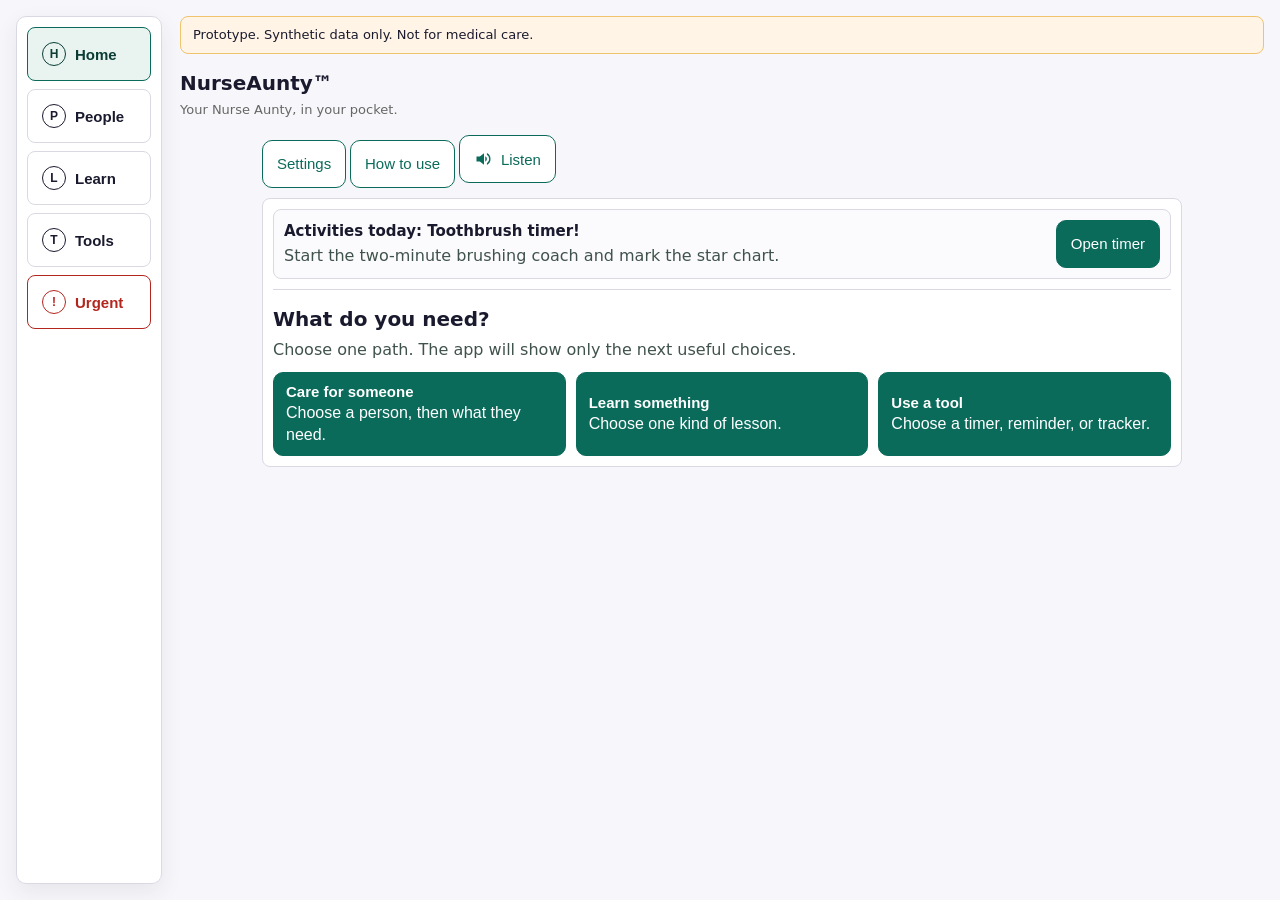
==== apps/pwa-sandbox/index.html @ 82cb6dc0 "Add chest indrawing flipbook" ====
<!DOCTYPE html>
<html lang="en">
<head>
<meta charset="utf-8" />
<meta name="viewport" content="width=device-width, initial-scale=1" />
<title>NurseAunty(TM) prototype</title>
<style>
  :root { --ink:#1a1a2e; --line:#d9d9e3; --accent:#0b6b5b; --warn:#b3261e; --ok:#0b6b5b; --bg:#f7f7fb; }
  * { box-sizing: border-box; }
  body { font-family: system-ui, -apple-system, sans-serif; margin: 0; background: var(--bg); color: var(--ink); }
  .wrap { max-width: none; min-height:100vh; margin: 0; padding: 16px 16px 16px 180px; }
  .appnav { position:fixed; left:16px; top:16px; bottom:16px; width:146px; z-index:30; display:flex; flex-direction:column; gap:8px; padding:10px; border:1px solid var(--line); border-radius:10px; background:#fff; box-shadow:0 8px 22px rgba(20,28,48,.08); }
  .navitem { width:100%; min-height:54px; display:flex; align-items:center; gap:9px; justify-content:flex-start; background:#fff; color:var(--ink); border-color:var(--line); border-radius:8px; font-weight:700; }
  .navitem.active { border-color:var(--accent); background:#e9f4f1; color:#0b3d35; }
  .navitem.urgent { border-color:var(--warn); color:var(--warn); }
  .navitem.urgent.active { background:#fdebea; color:#8f1f18; }
  .navicon { width:24px; height:24px; border-radius:50%; display:inline-grid; place-items:center; border:1px solid currentColor; font-size:12px; line-height:1; flex:0 0 auto; }
  .appmain { max-width: 780px; margin:0 auto; }
  .screenbar { position:sticky; top:0; z-index:20; display:flex; align-items:center; gap:10px; min-width:0; max-width:100%; padding:8px 0 10px; background:var(--bg); }
  .screenbar.hidden { display:none; }
  .screenbar button { flex:0 0 auto; }
  .screenlabel { min-width:0; font-weight:800; font-size:15px; overflow-wrap:anywhere; }
  #slidetitle.duplicate-shell-title { display:none; }
  .progressstrip { display:flex; gap:6px; flex-wrap:wrap; margin-left:auto; counter-reset: step; }
  .progressstep { counter-increment: step; border:1px solid var(--line); border-radius:999px; padding:5px 8px; background:#fff; color:#555; font-size:12px; display:inline-flex; align-items:center; gap:5px; }
  .progressstep::before { content: counter(step); width:18px; height:18px; border-radius:50%; display:inline-grid; place-items:center; background:#eef1f0; color:#44514c; font-size:11px; font-weight:800; }
  .progressstep.done { border-color:#b8d7cc; color:#315d50; }
  .progressstep.done::before { content:"ok"; background:#e0f0ea; color:#0b6b5b; }
  .progressstep.active { border-color:var(--accent); background:#e9f4f1; color:#0b3d35; font-weight:800; }
  .progressstep.active::before { background:var(--accent); color:#fff; }
  .banner { background: #fff4e5; border: 1px solid #f0c36d; border-radius: 8px; padding: 8px 12px; font-size: 13px; margin-bottom: 14px; }
  .status { font-size: 12px; margin: 0 0 12px; color: #666; }
  h1 { font-size: 20px; margin: 6px 0 2px; }
  h2 { font-size: 16px; margin: 16px 0 8px; }
  .sub { color: #666; font-size: 13px; margin-bottom: 16px; }
  .toolbar { display: grid; grid-template-columns: 1fr auto; gap: 8px; margin: 12px 0; }
  .search { min-height:48px; padding: 10px; border: 1px solid var(--line); border-radius: 8px; font-size: 15px; width: 100%; background:#fff; color:var(--ink); }
  .tabs, .chips { display: flex; gap: 8px; flex-wrap: wrap; margin: 8px 0 12px; }
  #maindoors { display:none; }
  .chip, .tab { border: 1px solid var(--line); background: #fff; color: var(--ink); border-radius: 999px; padding: 8px 12px; min-height:48px; display:inline-flex; align-items:center; justify-content:center; font-size: 13px; }
  .chip.active, .tab.active { border-color: var(--accent); background: #e9f4f1; color: var(--accent); }
  .tab.dangerdoor, #showtriage { border-color: var(--warn); background:#fff; color:var(--warn); font-weight:700; }
  .tab.dangerdoor.active, #showtriage:focus { background:#fdebea; color:#8f1f18; }
  #showtriage { display:none; }
  .feature-grid { display: grid; grid-template-columns: 1fr; gap: 8px; margin-bottom: 14px; }
  .feature { border: 1px solid var(--line); border-radius: 8px; padding: 10px; background:#fff; text-align:left; color:var(--ink); }
  .feature strong { display:block; font-size:15px; margin-bottom:4px; }
  .feature span { display:inline-block; font-size:11px; color:#666; margin-right:6px; }
  .feature .statuspill, .feature .cardmeta { display:none; }
  .featurethumb { display:block; width:100%; height:132px; object-fit:contain; object-position:center; border-radius:6px; border:1px solid #e4ece8; background:#fff; margin:6px 0 8px; }
  .demo-panel { border:1px solid var(--line); border-radius:8px; padding:12px; background:#fff; margin:0 0 14px; }
  .demo-head { display:flex; justify-content:space-between; gap:10px; align-items:flex-start; margin-bottom:10px; }
  .demo-head strong { display:block; font-size:15px; margin-bottom:2px; }
  .demo-head span { display:block; font-size:12px; color:#666; }
  .demo-actions { display:grid; grid-template-columns:1fr; gap:8px; }
  .demo-action { border:1px solid var(--line); border-radius:8px; padding:10px; background:#fbfbfd; color:var(--ink); text-align:left; }
  .demo-action strong { display:block; font-size:14px; margin-bottom:3px; }
  .demo-action span { display:block; font-size:12px; color:#666; }
  .demo-action.primary { border-color:var(--accent); background:#e9f4f1; }
  .profilebar { display:flex; justify-content:space-between; gap:8px; align-items:center; font-size:12px; color:#666; margin:10px 0; }
  .profilebar select { min-height:48px; padding:8px; border:1px solid var(--line); border-radius:8px; background:#fff; color:var(--ink); }
  .prefs-head { display:flex; justify-content:space-between; align-items:flex-start; gap:10px; }
  .today-panel, .prefs-panel { border:1px solid var(--line); border-radius:8px; padding:10px; background:#fff; margin:0 0 14px; }
  .today-panel { display:grid; gap:10px; }
  .today-layout { display:grid; grid-template-columns:1.25fr .85fr; gap:10px; align-items:stretch; }
  .today-main, .today-side { border:1px solid var(--line); border-radius:8px; background:#fbfbfd; padding:10px; }
  .today-main { display:grid; grid-template-columns:1fr auto; gap:10px; align-items:center; }
  .today-family { display:flex; flex-wrap:wrap; gap:6px; margin-top:8px; }
  .today-person { border:1px solid #cfd8d3; border-radius:999px; padding:7px 10px; background:#fff; font-weight:800; font-size:13px; color:#20332e; }
  .today-reminders { display:grid; gap:7px; margin-top:8px; }
  .today-reminder { border-left:4px solid var(--accent); padding:7px 8px; background:#fff; border-radius:6px; font-size:13px; }
  .today-reminder strong { font-size:13px; }
  .home-flow { border-top:1px solid var(--line); padding-top:14px; }
  .home-flow h2 { margin:0 0 4px; font-size:20px; }
  .home-actions { display:grid; grid-template-columns:repeat(3,minmax(0,1fr)); gap:10px; margin-top:10px; }
  .home-action { min-height:64px; text-align:left; padding:10px 12px; }
  .home-action strong { font-size:18px; }
  .home-action span { font-size:16px; line-height:1.35; color:#fff; }
  .catalog-step { margin:0 0 12px; }
  .show-more { width:100%; min-height:48px; margin-top:4px; }
  .today-panel strong, .prefs-panel strong { display:block; font-size:15px; }
  .today-panel span, .prefs-panel span { display:block; font-size:12px; color:#666; margin-top:2px; }
  .prefs-grid { display:grid; grid-template-columns:1fr 1fr; gap:8px; margin-top:10px; }
  .prefs-grid label { display:block; font-size:13px; color:#444; }
  .prefs-grid select, .prefs-grid input[type="time"] { width:100%; margin-top:4px; padding:8px; border:1px solid var(--line); border-radius:8px; background:#fff; color:var(--ink); }
  .prefs-checks { display:grid; gap:6px; margin-top:10px; font-size:13px; }
  .prefs-checks label { min-height:48px; display:flex; align-items:center; gap:8px; }
  .reviewer-settings { margin-top:14px; border:1px solid var(--line); border-radius:8px; background:#f7f8f9; padding:8px 10px; }
  .reviewer-settings summary { min-height:48px; display:flex; align-items:center; cursor:pointer; font-weight:800; color:#3f4850; }
  .reviewer-settings .reviewer-note { margin:0 0 8px; color:#5d6872; font-size:12px; }
  .family-panel { border:1px solid var(--line); border-radius:8px; padding:10px; background:#fff; margin: 0 0 14px; }
  .family-panel .row { display:grid; grid-template-columns: 1fr 1fr 1fr auto; gap:8px; margin-top:8px; }
  .family-panel input, .family-panel select { min-width:0; padding:9px; border:1px solid var(--line); border-radius:8px; background:#fff; color:var(--ink); }
  .family-edit { margin-top:8px; }
  .family-edit summary { min-height:48px; display:flex; align-items:center; color:#555; cursor:pointer; font-size:13px; }
  .people { display:grid; grid-template-columns:repeat(auto-fit,minmax(180px,1fr)); gap:8px; margin-top:8px; }
  .person-card { display:grid; grid-template-columns:minmax(0,1fr) auto; gap:6px; min-width:0; }
  .person { width:100%; border:1px solid var(--line); border-radius:12px; padding:8px 14px; min-height:48px; background:#fbfbfd; color:var(--ink); text-align:left; font-size:15px; }
  .person strong { display:block; }
  .person span { display:none; color:#666; }
  .edit-person { min-width:64px; padding:8px 10px; border-radius:12px; }
  .person-editor-actions { display:flex; gap:6px; flex-wrap:wrap; }
  .person-edit-feedback { margin:8px 0 0; border-radius:8px; padding:10px; background:#e9f4f1; color:#173f37; font-weight:750; }
  .person-edit-feedback:empty { display:none; }
  @media (max-width:720px) {
    .family-panel .row { grid-template-columns:minmax(0,1fr); }
    .person-editor-actions button { flex:1 1 8rem; }
  }
  .module-manager { border-top:1px solid var(--line); margin-top:10px; padding-top:10px; }
  .module-head { display:flex; justify-content:space-between; gap:8px; align-items:center; min-height:48px; font-size:12px; color:#666; margin-bottom:8px; }
  .module-head label { display:flex; align-items:center; gap:6px; min-height:48px; white-space:nowrap; }
  .module-head input { width:18px; height:18px; min-width:18px; padding:0; }
  .module-toggles { display:flex; gap:6px; overflow-x:auto; padding-bottom:2px; }
  .module-toggle { flex:0 0 auto; border-color:var(--line); background:#fff; color:var(--ink); border-radius:999px; padding:8px 12px; min-height:48px; font-size:12px; }
  .module-toggle.active { border-color:var(--accent); background:#e9f4f1; color:var(--accent); }
  .section { margin-bottom: 14px; }
  fieldset { border: 1px solid var(--line); border-radius: 10px; margin: 0 0 14px; padding: 12px 14px; background: #fff; }
  legend { font-weight: 600; font-size: 13px; padding: 0 6px; }
  .field label { display: block; font-size: 14px; margin-bottom: 6px; color:#444; }
  input[type="date"], input[type="number"], .field select { min-height:48px; padding: 10px; border: 1px solid var(--line); border-radius: 8px; font-size: 16px; width: 100%; background:#fff; color:var(--ink); }
  .muted { color:#40524c; font-size:16px; line-height:1.45; margin-top:6px; }
  .sign { display: flex; align-items: center; gap: 10px; padding: 10px 0; min-height:48px; font-size: 15px; cursor: pointer; }
  .sign input { width: 20px; height: 20px; flex: 0 0 auto; }
  .rrbox { display: flex; align-items: center; gap: 12px; flex-wrap: wrap; }
  button { min-width: 48px; min-height: 48px; font-size: 15px; padding: 10px 14px; border-radius: 10px; border: 1px solid var(--accent); background: var(--accent); color: #fff; cursor: pointer; }
  button.ghost { background: #fff; color: var(--accent); }
  button.tap { font-size: 20px; padding: 18px 22px; min-width: 160px; }
  #assess { width: 100%; font-size: 17px; padding: 14px; margin: 4px 0 16px; }
  #assess:disabled { opacity:.5; cursor:default; }
  .result { border-radius: 12px; padding: 0; margin-bottom: 14px; border: 2px solid var(--line); background:#fff; overflow:hidden; }
  .result.refer { border-color: var(--warn); } .result.home { border-color: var(--ok); }
  .result-band { padding:10px 14px; color:#fff; font-weight:900; letter-spacing:0; font-size:16px; }
  .result.refer .result-band { background:var(--warn); }
  .result.home .result-band { background:var(--ok); }
  .result-body { padding:14px; }
  .result h2 { margin: 0 0 6px; font-size: 18px; text-transform: capitalize; }
  .result-action { border:1px solid var(--line); border-radius:8px; padding:10px; background:#fbfbfd; margin:8px 0 10px; font-size:15px; }
  .result-action strong { display:block; margin-bottom:3px; color:#172921; }
  .grid { display: grid; grid-template-columns: 1fr 1fr; gap: 10px; margin-top: 10px; }
  .card { border: 1px solid var(--line); border-radius: 10px; padding: 12px; text-align: center; cursor: pointer; background:#fff; }
  .card:hover { border-color: var(--accent); } .card .vol { font-size: 12px; color: #666; }
  .card.selected { border-color: var(--accent); box-shadow: 0 0 0 3px rgba(0,123,94,.14); background:#f7fffc; }
  .ors-container-choice { width:100%; color:var(--text); font:inherit; }
  .result-action-button { margin-top:8px; width:100%; }
  .request-card { scroll-margin-top:16px; }
  .request-instruction { font-weight:700; margin-bottom:8px; }
  .seller-card { border:2px solid var(--accent); border-radius:10px; padding:12px; background:#f7fffc; font-family:Georgia, "Times New Roman", serif; font-size:17px; line-height:1.35; }
  .seller-card strong { display:block; font-family:system-ui, -apple-system, sans-serif; font-size:13px; text-transform:uppercase; letter-spacing:0; color:#0b3d35; margin-bottom:6px; }
  .fineprint { font-size:11px; line-height:1.35; color:#666; border-top:1px solid var(--line); margin-top:10px; padding-top:8px; }
  .mix-instruction { border:2px solid var(--accent); border-radius:10px; background:#f7fffc; padding:12px; margin-top:12px; }
  .mix-instruction h3 { margin:0 0 8px; font-size:16px; }
  .trace { font-family: ui-monospace, monospace; font-size: 12px; background: #f0f0f5; border-radius: 8px; padding: 10px; white-space: pre-wrap; margin-top: 12px; color:#333; }
  .slidebox .trace:not(details) { display:none; }
  .imgph { border:1px dashed #b9b9c6; border-radius:6px; padding:6px 8px; font-size:11px; color:#8a8a99; margin:2px 0 4px 30px; background:#fbfbfd; }
  .card .imgph { margin:0 0 6px; }
  .questionasset { margin: 4px 0 10px 30px; max-width: 220px; border: 1px solid #e2ded5; border-radius: 8px; background: #fffaf0; padding: 8px; }
  .questionasset img { display: block; width: 100%; aspect-ratio: 1 / 1; object-fit: contain; border-radius: 6px; background: #faf8f2; }
  .questionasset figcaption { margin-top: 6px; font-size: 12px; line-height: 1.35; color: #5f574d; }
  .questionasset details { margin-top:8px; }
  .questionasset summary { cursor:pointer; color:var(--accent); font-weight:750; min-height:44px; display:flex; align-items:center; }
  .questionasset details img { margin-top:8px; width:min(82vw, 520px); max-width:none; aspect-ratio:auto; }
  .questionexamples { margin:8px 0; }
  .questionexamples > summary { min-height:48px; display:flex; align-items:center; color:var(--accent); font-weight:800; cursor:pointer; }
  .questionexamples .questionasset { margin-left:0; }
  .breath-flipbook { margin:10px 0; max-width:330px; border:2px solid #b3261e; border-radius:12px; background:#fff8f6; padding:10px; }
  .breath-flipbook h4 { margin:0 0 6px; font-size:19px; color:#4a1715; }
  .breath-flipbook p { margin:6px 0; font-size:17px; line-height:1.4; color:#35231f; }
  .breath-flipbook .breath-frame { display:block; width:100%; height:240px; object-fit:cover; object-position:center 48%; border-radius:8px; background:#fff; }
  .breath-flipbook .breath-frame[hidden] { display:none; }
  .breath-flipbook .breath-frame-label { display:block; margin-top:6px; font-size:16px; font-weight:750; color:#5f574d; }
  .breath-flipbook .breath-controls { display:flex; flex-wrap:wrap; gap:8px; margin-top:8px; }
  .breath-flipbook .breath-controls button { min-height:48px; }
  @media (prefers-reduced-motion: reduce) { .breath-flipbook .breath-play { display:none; } }
  .visualasset { display:block; width:100%; max-height:210px; object-fit:contain; border-radius:8px; background:#fff; }
  .visualfallback { display:grid; place-items:center; min-height:150px; border-radius:10px; border:1px solid #cfd8d3; background:linear-gradient(135deg,#e9f4f1,#fff7dc); color:#30524b; padding:14px; text-align:center; font-size:14px; }
  .visualfallback strong { display:block; font-size:16px; margin-bottom:4px; color:#0b3d35; }
  .imgcredit { display:none; }
  .inlinevisual { margin:8px 0 12px; }
  .inlinevisual .visualasset { max-height:280px; border:1px solid #dde6e1; }
  .dosegrid { display:grid; grid-template-columns:repeat(2,minmax(0,1fr)); gap:10px; margin:0 0 12px; }
  .dosecard { margin:0; border:1px solid var(--line); border-radius:8px; overflow:hidden; background:#fff; }
  .dosecard img { display:block; width:100%; aspect-ratio:1 / 1; object-fit:contain; background:#fff; }
  .dosecard figcaption { padding:8px; font-size:13px; line-height:1.25; color:#122036; }
  @media (max-width:560px) { .dosegrid { grid-template-columns:1fr; } }
  .slideshow { min-width:0; max-width:100%; border: 1px solid var(--line); border-radius: 8px; padding: 12px; background:#fff; margin-bottom:14px; }
  .slidebox { min-width:0; max-width:100%; min-height: 120px; border:1px dashed #b9b9c6; border-radius:8px; padding:12px; background:#fbfbfd; overflow-wrap:anywhere; }
  .slidecontrols { display:flex; justify-content:space-between; gap:8px; margin-top:10px; }
  .slidecontrols.wrap-controls { flex-wrap:wrap; }
  .slidecontrols.checklist-controls { display:grid; grid-template-columns:minmax(0,1fr); width:100%; min-width:0; }
  .slidecontrols label { display:flex; gap:8px; align-items:flex-start; min-height:48px; min-width:0; max-width:100%; margin:7px 0; overflow-wrap:anywhere; }
  #slidecache { display:block; min-width:0; max-width:100%; }
  #slidecache > .slidecontrols { flex-wrap:wrap; min-width:0; max-width:100%; }
  #slidecache > .slidecontrols > label,
  #slidecache > .slidecontrols > fieldset,
  #slidecache > .slidecontrols > p { flex:1 1 100%; min-width:0; max-width:100%; }
  #slidecache > .slidecontrols > button { flex:1 1 14rem; min-width:0; max-width:100%; white-space:normal; overflow-wrap:anywhere; }
  .symptom-group { border:1px solid var(--line); border-radius:8px; padding:10px; background:#fff; }
  .symptom-group legend { max-width:100%; font-weight:700; overflow-wrap:anywhere; }
  .symptom-group label { display:flex; align-items:flex-start; gap:8px; max-width:100%; min-width:0; padding:10px 0; min-height:48px; font-size:15px; line-height:1.35; overflow-wrap:anywhere; }
  .symptom-group input[type="checkbox"] { margin-top:2px; flex:0 0 auto; }
  .checklist-feedback { margin:0; font-size:14px; color:#555; }
  .trace summary { cursor:pointer; font-family:system-ui, -apple-system, sans-serif; font-weight:600; }
  .cardvisual { width:100%; height:82px; object-fit:contain; display:block; margin:0 0 6px; border-radius:6px; background:#fbfbfd; border:1px solid #ececf2; }
  .containerphoto { height:112px; background:#fff; }
  .progress-panel { border:1px solid var(--line); border-radius:8px; padding:10px; background:#fbfbfd; margin-bottom:10px; }
  .progress-row { display:flex; justify-content:space-between; gap:8px; align-items:center; margin-top:6px; font-size:13px; }
  .zinc-guide { display:grid; gap:10px; margin:10px 0; }
  .zinc-guide-card { border:1px solid var(--line); border-radius:8px; background:#fff; padding:10px; font-size:14px; line-height:1.35; }
  .zinc-guide-card strong { display:block; color:#0b3d35; margin-bottom:4px; }
  .zinc-calendar { display:grid; grid-template-columns:repeat(5,minmax(42px,1fr)); gap:8px; margin:10px 0; }
  .zinc-calendar .zinc-box { min-height:42px; display:grid; place-items:center; border:2px solid var(--accent); border-radius:8px; background:#f7fffc; font-weight:700; color:#0b3d35; }
  @media (max-width:420px) { .zinc-calendar { grid-template-columns:repeat(2,minmax(42px,1fr)); } }
  .immun-plan-card { border:2px solid var(--accent); border-radius:8px; padding:12px; background:#f7fffc; color:var(--ink); font-size:15px; line-height:1.35; margin-bottom:10px; }
  .immun-plan-card strong { display:block; font-size:16px; color:#0b3d35; margin-bottom:4px; }
  .immun-plan-card p { margin:6px 0; color:var(--ink); }
  .immun-plan-card ul { margin:6px 0 0 20px; padding:0; }
  .immun-plan-card li { margin:3px 0; }
  .timer-panel { display:grid; gap:8px; }
  .timer-topline { display:flex; justify-content:space-between; gap:10px; align-items:center; font-size:13px; color:#444; }
  .timer-clock { font-variant-numeric:tabular-nums; font-size:56px; line-height:1; font-weight:800; color:#0b3d35; letter-spacing:0; }
  .timer-caption { font-size:13px; color:#555; }
  .timerbar { height:14px; border-radius:999px; overflow:hidden; background:#e4e7eb; border:1px solid #c6ccd2; }
  .timerbarfill { height:100%; width:100%; background:linear-gradient(90deg, #0b6b5b, #5aa469); transition:width .2s linear; }
  @media (max-width:520px) { .timer-clock { font-size:46px; } }
  .stars { font-family:ui-monospace, monospace; font-size:20px; letter-spacing:0; color:#6b4d00; }
  .hidden { display: none; }
  .sr-only { position:absolute; width:1px; height:1px; padding:0; margin:-1px; overflow:hidden; clip:rect(0,0,0,0); white-space:nowrap; border:0; }
  .listen-icon { width:20px; height:20px; fill:currentColor; flex:0 0 auto; }
  .listen-button { display:inline-flex; align-items:center; justify-content:center; gap:7px; }
  .howto-panel { border:2px solid var(--accent); border-radius:12px; padding:16px; background:#fff; margin:0 0 14px; }
  .howto-panel h2 { font-size:24px; margin:0 0 10px; }
  .howto-panel p { font-size:18px; line-height:1.55; color:#263b46; }
  .howto-actions { display:flex; gap:10px; flex-wrap:wrap; }
  .multi-select-instruction { margin:0 0 10px; padding:10px 12px; border-left:5px solid var(--accent); background:#eef8f5; color:#203b34; font-size:17px; line-height:1.45; font-weight:700; }
  .is-speaking { outline:4px solid #f5a623 !important; outline-offset:3px; background:#fff4cc !important; color:#172338 !important; }
  body:not(.reviewer-mode) { font-size:18px; line-height:1.5; }
  body:not(.reviewer-mode) #slidetext { font-size:18px; line-height:1.6; color:#263b46; }
  body:not(.reviewer-mode) .feature strong { font-size:18px; }
  body:not(.reviewer-mode) .feature span,
  body:not(.reviewer-mode) .today-panel span,
  body:not(.reviewer-mode) .prefs-panel span { font-size:16px; color:#40524c; }
  body:not(.reviewer-mode) .today-panel .home-action span { color:#fff; }
  body:not(.reviewer-mode) .slidebox .slidecontrols label,
  body:not(.reviewer-mode) .symptom-group label,
  body:not(.reviewer-mode) .sign { min-height:52px; font-size:18px; line-height:1.45; }
  body:not(.reviewer-mode) .status.status-ready { display:none; }
  @media (min-width:1180px) {
    .appmain { max-width:920px; }
    #featurelist { grid-template-columns:repeat(2,minmax(0,1fr)); }
    #triagepanel, #slideshow { max-width:760px; margin-left:auto; margin-right:auto; }
  }
  @media (max-width:759px) {
    .wrap { padding: 12px 10px 84px; }
    .appmain { max-width:none; }
    .appnav { left:0; right:0; top:auto; bottom:0; width:auto; height:72px; flex-direction:row; border-radius:10px 10px 0 0; padding:7px 8px; gap:6px; }
    .navitem { min-width:0; min-height:56px; flex:1 1 0; flex-direction:column; justify-content:center; gap:3px; padding:5px 2px; font-size:11px; }
    .navicon { width:22px; height:22px; font-size:11px; }
    .screenbar { top:0; }
    .today-layout, .today-main, .home-actions { grid-template-columns:1fr; }
  }
  @media (max-width:260px) {
    .screenbar { flex-wrap:wrap; align-items:flex-start; }
    .progressstrip { flex:1 1 100%; width:100%; min-width:0; margin-left:0; }
  }
</style>
</head>
<body>
<div class="wrap">
  <div class="banner" data-i18n="tx.shell.prototype_banner">Prototype. Synthetic data only. Not for medical care.</div>
  <h1>NurseAunty&trade;</h1>
  <div class="sub" data-i18n="tx.shell.home_tagline">Your Nurse Aunty, in your pocket.</div>
  <p class="status" id="status" data-i18n="tx.shell.loading">Loading app...</p>
  <nav class="appnav" id="appnav" data-i18n-aria-label="tx.shell.primary_navigation" aria-label="Primary">
    <button class="navitem active" id="navhome" data-screen="home" type="button"><span class="navicon" aria-hidden="true">H</span><span data-i18n="tx.shell.nav_home">Home</span></button>
    <button class="navitem" id="navpeople" data-screen="people" type="button"><span class="navicon" aria-hidden="true">P</span><span data-i18n="tx.shell.nav_people">People</span></button>
    <button class="navitem" id="navlearn" data-screen="learn" type="button"><span class="navicon" aria-hidden="true">L</span><span data-i18n="tx.shell.nav_learn">Learn</span></button>
    <button class="navitem" id="navtools" data-screen="tools" type="button"><span class="navicon" aria-hidden="true">T</span><span data-i18n="tx.shell.nav_tools">Tools</span></button>
    <button class="navitem urgent" id="navurgent" data-screen="urgent" type="button"><span class="navicon" aria-hidden="true">!</span><span data-i18n="tx.shell.nav_urgent">Urgent</span></button>
  </nav>
  <main class="appmain" id="appmain">

  <div class="profilebar">
    <span class="sr-only" data-i18n="tx.shell.settings_hint">Open Settings to change language, quiet hours, privacy, or Demo Mode.</span>
    <span>
      <button class="ghost" id="showprefs" type="button" data-i18n="tx.shell.settings" data-i18n-aria-label="tx.shell.settings_aria" data-i18n-title="tx.shell.settings_aria" aria-label="Settings and local preferences" title="Settings and local preferences">Settings</button>
      <button class="ghost" id="howtobutton" type="button" data-i18n="tx.shell.how_to_use">How to use</button>
      <button class="ghost listen-button" id="listenbutton" type="button" aria-pressed="false"><svg class="listen-icon" aria-hidden="true" viewBox="0 0 24 24"><path d="M3 9v6h4l5 4V5L7 9H3zm12.5 3a3.5 3.5 0 0 0-2-3.16v6.32A3.5 3.5 0 0 0 15.5 12zm0-7.1v2.06a6 6 0 0 1 0 10.08v2.06a8 8 0 0 0 0-14.2z"/></svg><span id="listenlabel">Listen</span></button>
    </span>
  </div>
  <div class="screenbar hidden" id="screenbar">
    <button class="ghost" id="screenback" type="button" data-i18n="tx.shell.back">Back</button>
    <span class="screenlabel" id="screenlabel">Today</span>
    <div class="progressstrip" id="screenprogress" data-i18n-aria-label="tx.shell.progress" aria-label="Progress"></div>
  </div>

  <section class="today-panel" id="todaypanel" data-i18n-aria-label="tx.shell.today" aria-label="Today">
    <div class="today-main">
      <div>
        <strong data-i18n="tx.home.brushing_title">Activities today: Toothbrush timer!</strong>
        <span data-i18n="tx.home.brushing_body">Start the two-minute brushing coach and mark the star chart.</span>
      </div>
      <button id="todaybrush" type="button" data-i18n="tx.home.open_timer">Open timer</button>
    </div>
    <div class="home-flow" aria-labelledby="homeflowtitle">
      <h2 id="homeflowtitle" data-i18n="tx.home.what_need">What do you need?</h2>
      <span data-i18n="tx.home.choose_path">Choose one path. The app will show only the next useful choices.</span>
      <div class="home-actions">
        <button class="home-action" id="homecare" type="button"><strong data-i18n="tx.home.care_title">Care for someone</strong><span data-i18n="tx.home.care_body">Choose a person, then what they need.</span></button>
        <button class="home-action" id="homelearn" type="button"><strong data-i18n="tx.home.learn_title">Learn something</strong><span data-i18n="tx.home.learn_body">Choose one kind of lesson.</span></button>
        <button class="home-action" id="hometools" type="button"><strong data-i18n="tx.home.tools_title">Use a tool</strong><span data-i18n="tx.home.tools_body">Choose a timer, reminder, or tracker.</span></button>
      </div>
    </div>
  </section>

  <section class="prefs-panel hidden" id="localprefs">
    <div class="prefs-head">
      <div>
        <strong data-i18n="tx.prefs.title">Local preferences</strong>
        <span data-i18n="tx.prefs.body">Choose language, privacy, and quiet hours. Nothing here stores real health data.</span>
      </div>
      <button class="ghost" id="closeprefs" type="button" data-i18n="tx.shell.done">Done</button>
    </div>
    <div class="prefs-grid">
      <label><span data-i18n="tx.prefs.language">Language</span>
        <select id="preflanguage"><option value="en">English</option><option value="fr">Fran&ccedil;ais</option><option value="hi-IN">&#2361;&#2367;&#2344;&#2381;&#2342;&#2368; (&#2350;&#2360;&#2380;&#2342;&#2366;)</option><option value="bn-BD">Bangla (pending)</option></select>
      </label>
      <label><span data-i18n="tx.prefs.quiet_starts">Quiet starts</span>
        <input id="prefquiet" type="time" value="21:00" />
      </label>
    </div>
    <div class="prefs-checks">
      <label><input id="prefprivacy" type="checkbox" /> <span data-i18n="tx.prefs.shared_phone_privacy">Extra privacy on shared phone</span></label>
      <label><input id="prefgeneric" type="checkbox" checked /> <span data-i18n="tx.prefs.generic_reminder">Use generic reminder text</span></label>
      <label><input id="demomodeon" type="checkbox" /> <span data-i18n="tx.prefs.demo_shortcuts">Demo shortcuts</span></label>
    </div>
    <details class="reviewer-settings hidden" id="reviewersettings">
      <summary>Reviewer testing controls</summary>
      <p class="reviewer-note">Hidden internal controls. These are not part of the caregiver app.</p>
      <div class="prefs-grid">
        <label>Memory profile
          <select id="memoryprofile"><option value="low_1gb">1 GB</option><option value="standard_8gb">8 GB</option></select>
        </label>
      </div>
      <div class="prefs-checks">
        <label><input id="hotspotmode" type="checkbox" /> Show cholera/hotspot support</label>
      </div>
      <div class="module-manager" id="modulemanager">
        <div class="module-head">
          <span id="modulesummary">Modules adjust to this family profile.</span>
        </div>
        <div class="module-toggles" id="moduletoggles"></div>
      </div>
    </details>
    <p class="muted" id="prefsummary">Language: English. Privacy: standard prototype mode.</p>
  </section>

  <section class="howto-panel hidden" id="howtopanel" aria-live="polite" aria-labelledby="howtotitle">
    <div class="screenlabel" id="howtoprogress" data-i18n-dynamic="tx.howto.step">Step 1 of 3</div>
    <h2 id="howtotitle" data-i18n-dynamic="tx.howto.hear_title">Hear this screen</h2>
    <p id="howtotext" data-i18n-dynamic="tx.howto.hear_body">Tap Listen to hear the important words and choices. A yellow outline shows what the app is reading. Tap Stop at any time.</p>
    <div class="howto-actions"><button class="ghost" id="howtoprev" type="button" data-i18n="tx.shell.back">Back</button><button id="howtonext" type="button" data-i18n="tx.shell.next">Next</button><button class="ghost" id="howtodone" type="button" data-i18n="tx.shell.done">Done</button></div>
  </section>

  <section class="demo-panel hidden" id="demomode">
    <div class="demo-head">
      <div>
        <strong data-i18n="tx.demo.title">Demo Mode</strong>
        <span data-i18n="tx.demo.body">Five tested synthetic flows. Prototype only; not for care.</span>
      </div>
      <button class="ghost" id="resetdemo" type="button" data-i18n="tx.shell.reset">Reset</button>
    </div>
    <div class="demo-actions" id="demoactions"></div>
  </section>

  <section class="section" id="catalogshell">
    <div class="tabs" id="maindoors"></div>
    <div class="toolbar" id="catalogtoolbar">
      <input class="search" id="search" aria-label="Search modules" placeholder="Search modules" />
      <button class="ghost" id="showtriage" type="button">Something's wrong</button>
    </div>
    <div class="family-panel" id="familypanel">
      <strong>Who?</strong>
      <span class="muted">Tap a name to show their options below.</span>
      <div class="people" id="peoplelist"></div>
      <details class="family-edit" id="personeditor">
        <summary id="personeditlabel">Add a person</summary>
        <div class="muted">To change someone, tap Edit next to their name.</div>
        <div class="row">
          <input id="personname" aria-label="Name or nickname" placeholder="Name or nickname" />
          <select id="personrole" aria-label="Family role">
            <option value="child_under5">Child under 5</option>
            <option value="newborn_baby">Newborn baby</option>
            <option value="newborn_mom">Recently gave birth</option>
            <option value="pregnancy">Pregnant person</option>
            <option value="school_child">School-age child</option>
            <option value="household">Household</option>
          </select>
          <input id="persondob" type="date" min="1900-01-01" data-max-today="true" aria-label="Date of birth" />
          <div class="person-editor-actions">
            <button id="addperson" type="button">Add person</button>
            <button class="ghost hidden" id="cancelperson" type="button">Cancel</button>
          </div>
        </div>
        <p class="person-edit-feedback" id="personeditfeedback" tabindex="-1" aria-live="polite"></p>
        <div class="muted">Use made-up names only. This prototype does not protect personal information.</div>
      </details>
    </div>
    <div class="catalog-step" id="catalogstep">
    <h2 id="filtertitle">Choose a person</h2>
    <div class="chips" id="filterchips"></div>
    </div>
    <div class="feature-grid" id="featurelist"></div>
  </section>

  <section class="slideshow hidden" id="slideshow" tabindex="-1" aria-live="polite">
    <h2 id="slidetitle">How to mix ORS</h2>
    <div class="slidebox">
      <div class="imgph" id="slideimage">Image placeholder</div>
      <div id="slidetext"></div>
      <p class="muted" id="slidecache"></p>
    </div>
    <div class="slidecontrols wrap-controls">
      <button class="ghost" id="slidehome" type="button">Home</button>
      <button class="ghost" id="slideread" type="button">Read screen aloud</button>
      <button class="ghost" id="slidepauseaudio" type="button">Pause</button>
      <button class="ghost" id="sliderestartaudio" type="button">Restart</button>
      <button class="ghost" id="slideprev" type="button">Prev</button>
      <button id="slidenext" type="button">Next</button>
    </div>
    <p class="muted" id="globalaudiostatus">Read-aloud ready.</p>
  </section>

  <section id="triagepanel" class="hidden" tabindex="-1" aria-live="polite">
  <h2 data-i18n="tx.triage.chrome.title">Under-5 sick-child triage</h2>
  <div class="sub" data-i18n="tx.triage.chrome.intro">Danger signs first, then the main complaints. Follow-up questions appear only when relevant.</div>

  <fieldset id="triagechildgroup">
    <legend data-i18n="tx.triage.chrome.child_legend">Child</legend>
    <div class="field"><label for="triagechildselect" data-i18n="tx.triage.chrome.who_sick">Who is sick?</label><select id="triagechildselect" data-i18n-aria-label="tx.triage.chrome.child_select_aria" aria-label="Child for sick-child check"><option value="" data-i18n="tx.triage.chrome.add_unknown_child">Add/unknown child</option></select></div>
    <div class="field"><label for="dob" data-i18n="tx.triage.chrome.date_of_birth">Date of birth</label><input type="date" id="dob" data-i18n-aria-label="tx.triage.chrome.date_of_birth" min="1900-01-01" data-max-today="true" /></div>
    <div class="muted" id="age"></div>
  </fieldset>

  <div class="triage-clinical-block" id="dangergroup">
    <h3 data-i18n="tx.triage.chrome.general_danger_heading">General danger signs</h3>
    <div class="muted" data-i18n="tx.triage.chrome.general_danger_instruction">If any danger sign is happening now, check it. If none are happening, you must check "No danger signs" before continuing.</div>
    <div id="dangersigns"></div>
  </div>

  <fieldset id="complaintgroup" class="hidden">
    <legend data-i18n="tx.triage.chrome.complaint_legend">Is the child sick with...</legend>
    <div id="mainsigns"></div>
  </fieldset>

  <fieldset id="coughgroup" class="hidden">
    <legend data-i18n="tx.triage.chrome.cough_legend">Because of cough - also check</legend>
    <div id="coughsigns"></div>
  </fieldset>

  <fieldset id="rrsection" class="hidden">
    <legend data-i18n="tx.triage.chrome.breathing_rate_legend">Breathing rate (cough is present)</legend>
    <div class="rrbox" id="rridle">
      <button class="ghost" id="rrstart" type="button" data-i18n="tx.triage.chrome.start_count">Start 60-second count</button>
      <button class="ghost hidden" id="rragain" type="button" data-i18n="tx.triage.chrome.time_again">Time again</button>
      <button class="ghost hidden" id="rrcancel" type="button" data-i18n="tx.triage.chrome.cancel">Cancel</button>
      <span id="rrout" class="muted" data-i18n="tx.triage.chrome.not_measured">not measured. When counting starts, tap once for each breath you see.</span>
    </div>
    <div class="rrbox hidden" id="rrcounting">
      <button class="tap" id="rrtapbtn" type="button"><span data-i18n="tx.triage.chrome.tap_button">TAP</span><br><small id="tapnum" data-i18n="tx.rr.breath_count">0 breaths</small></button>
      <span id="rrleft" class="muted" data-i18n="tx.triage.chrome.tap_instruction">Tap once each time the child breathes in or the chest rises.</span>
    </div>
  </fieldset>

  <fieldset id="diargroup" class="hidden">
    <legend data-i18n="tx.triage.chrome.diarrhoea_legend">Because of diarrhoea - also tell us</legend>
    <div id="diarrhoeastoolfields">
      <div class="field"><label for="diarrhoeadays" data-i18n="tx.triage.chrome.diarrhoea_days">How many days has the child had loose or watery stools?</label><input type="number" id="diarrhoeadays" min="0" max="60" inputmode="numeric" data-i18n-placeholder="tx.triage.chrome.leave_blank" placeholder="Leave blank if you are not sure" /></div>
      <div id="diarrhoeastoolsigns"></div>
    </div>
    <div id="diarrhoeadehydrationsigns" class="hidden"></div>
  </fieldset>

  <fieldset id="fevergroup" class="hidden">
    <legend data-i18n="tx.triage.chrome.fever_legend">Because of fever - also tell us</legend>
    <div id="fevercoursefields">
      <div class="field"><label for="feverdays" data-i18n="tx.triage.chrome.fever_days">How many days has the fever or unusually hot feeling lasted?</label><input type="number" id="feverdays" min="0" max="60" data-i18n-placeholder="tx.triage.chrome.leave_blank" placeholder="Leave blank if you are not sure" /></div>
      <div id="fevercoursesigns"></div>
    </div>
    <div id="fevermeasurementfields" class="hidden">
      <p class="muted" data-i18n="tx.triage.chrome.thermometer_not_required">A thermometer or malaria test is not required. Do not delay urgent care to take a reading or get a test.</p>
      <div class="field"><label for="feverrdt" data-i18n="tx.triage.chrome.malaria_test_result">If malaria testing applies, what is the current test result?</label><select id="feverrdt"><option value="not_done" data-i18n="tx.triage.chrome.not_done">Not done</option><option value="positive" data-i18n="tx.triage.chrome.positive">Positive</option><option value="negative" data-i18n="tx.triage.chrome.negative">Negative</option><option value="invalid" data-i18n="tx.triage.chrome.invalid">Invalid</option><option value="unknown" data-i18n="tx.triage.chrome.not_sure">Not sure</option></select></div>
      <div class="field"><label for="fevertempvalue" data-i18n="tx.triage.chrome.optional_temperature">Optional thermometer reading</label><input type="number" step="0.1" inputmode="decimal" id="fevertempvalue" data-i18n-placeholder="tx.triage.chrome.skip_thermometer" placeholder="Skip if there is no thermometer" /></div>
      <div class="field"><label for="fevertempunit" data-i18n="tx.triage.chrome.temperature_unit">Temperature unit</label><select id="fevertempunit"><option value="unknown" data-i18n="tx.triage.chrome.choose_unit">Choose unit</option><option value="C" data-i18n="tx.triage.chrome.celsius">Celsius</option><option value="F" data-i18n="tx.triage.chrome.fahrenheit">Fahrenheit</option></select></div>
      <div class="field"><label for="fevertempsite" data-i18n="tx.triage.chrome.temperature_site">Where was it taken?</label><select id="fevertempsite"><option value="unknown" data-i18n="tx.triage.chrome.choose_place">Choose place</option><option value="axillary" data-i18n="tx.triage.chrome.armpit">Armpit</option><option value="oral" data-i18n="tx.triage.chrome.mouth">Mouth</option><option value="rectal" data-i18n="tx.triage.chrome.rectum">Rectum</option><option value="tympanic" data-i18n="tx.triage.chrome.ear">Ear</option><option value="temporal" data-i18n="tx.triage.chrome.forehead">Forehead</option></select></div>
      <p class="muted" data-i18n="tx.triage.chrome.temperature_cutoff_note">Only an armpit reading uses the current prototype cutoff. The app does not add or subtract an offset for another body site.</p>
      <div id="fevermeasurementsigns"></div>
    </div>
  </fieldset>

  <fieldset id="eargroup" class="hidden">
    <legend data-i18n="tx.triage.chrome.ear_legend">Because of ear problem - also check</legend>
    <div id="earsigns"></div>
  </fieldset>

  <fieldset id="dentalgroup" class="hidden">
    <legend data-i18n="tx.triage.chrome.dental_legend">Because of tooth or mouth problem - also check</legend>
    <div id="dentalsigns"></div>
  </fieldset>

  <fieldset id="measlesgroup" class="hidden">
    <legend data-i18n="tx.triage.chrome.measles_legend">Because of fever with a spreading rash - also check</legend>
    <div id="measlessigns"></div>
  </fieldset>

  <button id="assess" class="hidden" type="button" data-i18n="tx.triage.chrome.assess">Assess</button>
  <div id="out"></div>
</section>
</main>
</div>
<script>
  (function () {
    var today = new Date().toISOString().slice(0, 10);
    ["persondob", "dob"].forEach(function (id) {
      var input = document.getElementById(id);
      if (!input) return;
      input.min = input.min || "1900-01-01";
      input.max = today;
    });
  })();
</script>
<script type="module" src="./app.js"></script>
</body>
</html>
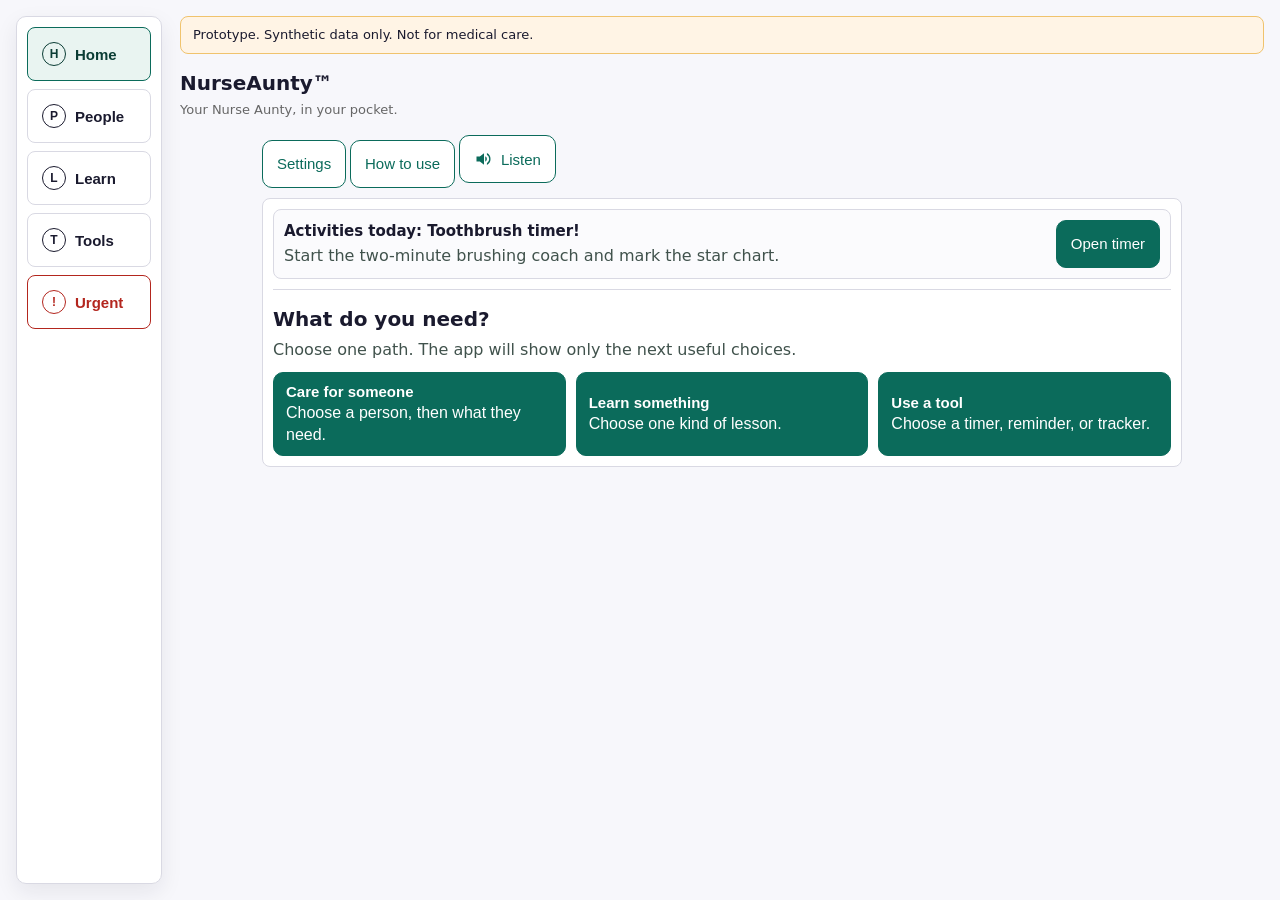
==== commit cd20ce62: "Update clinical follow-up preview" ====
--- a/apps/pwa-sandbox/index.html
+++ b/apps/pwa-sandbox/index.html
@@ -162,10 +162,13 @@
   .questionexamples { margin:8px 0; }
   .questionexamples > summary { min-height:48px; display:flex; align-items:center; color:var(--accent); font-weight:800; cursor:pointer; }
   .questionexamples .questionasset { margin-left:0; }
-  .breath-flipbook { margin:10px 0; max-width:330px; border:2px solid #b3261e; border-radius:12px; background:#fff8f6; padding:10px; }
-  .breath-flipbook h4 { margin:0 0 6px; font-size:19px; color:#4a1715; }
-  .breath-flipbook p { margin:6px 0; font-size:17px; line-height:1.4; color:#35231f; }
-  .breath-flipbook .breath-frame { display:block; width:100%; height:240px; object-fit:cover; object-position:center 48%; border-radius:8px; background:#fff; }
+  .sign-example { margin:4px 0 8px 32px; }
+  .sign-example summary { cursor:pointer; color:var(--accent); font-weight:750; min-height:40px; display:flex; align-items:center; }
+  .sign-example img { display:block; width:min(78vw, 300px); max-height:240px; object-fit:contain; border:1px solid #d8e1dd; border-radius:8px; background:#fff; }
+  .breath-flipbook { margin:8px 0; max-width:330px; border:2px solid #b3261e; border-radius:12px; background:#fff8f6; padding:8px; }
+  .breath-flipbook h4 { margin:0 0 4px; font-size:18px; color:#4a1715; }
+  .breath-flipbook p { margin:4px 0; font-size:16px; line-height:1.3; color:#35231f; }
+  .breath-flipbook .breath-frame { display:block; width:100%; height:150px; object-fit:cover; object-position:center 48%; border-radius:8px; background:#fff; }
   .breath-flipbook .breath-frame[hidden] { display:none; }
   .breath-flipbook .breath-frame-label { display:block; margin-top:6px; font-size:16px; font-weight:750; color:#5f574d; }
   .breath-flipbook .breath-controls { display:flex; flex-wrap:wrap; gap:8px; margin-top:8px; }
@@ -431,9 +434,6 @@
   </section>
 
   <section id="triagepanel" class="hidden" tabindex="-1" aria-live="polite">
-  <h2 data-i18n="tx.triage.chrome.title">Under-5 sick-child triage</h2>
-  <div class="sub" data-i18n="tx.triage.chrome.intro">Danger signs first, then the main complaints. Follow-up questions appear only when relevant.</div>
-
   <fieldset id="triagechildgroup">
     <legend data-i18n="tx.triage.chrome.child_legend">Child</legend>
     <div class="field"><label for="triagechildselect" data-i18n="tx.triage.chrome.who_sick">Who is sick?</label><select id="triagechildselect" data-i18n-aria-label="tx.triage.chrome.child_select_aria" aria-label="Child for sick-child check"><option value="" data-i18n="tx.triage.chrome.add_unknown_child">Add/unknown child</option></select></div>
@@ -453,7 +453,7 @@
   </fieldset>
 
   <fieldset id="coughgroup" class="hidden">
-    <legend data-i18n="tx.triage.chrome.cough_legend">Because of cough - also check</legend>
+    <legend data-i18n="tx.triage.chrome.cough_legend">Check the child's breathing</legend>
     <div id="coughsigns"></div>
   </fieldset>
 
@@ -472,11 +472,9 @@
   </fieldset>
 
   <fieldset id="diargroup" class="hidden">
-    <legend data-i18n="tx.triage.chrome.diarrhoea_legend">Because of diarrhoea - also tell us</legend>
-    <div id="diarrhoeastoolfields">
-      <div class="field"><label for="diarrhoeadays" data-i18n="tx.triage.chrome.diarrhoea_days">How many days has the child had loose or watery stools?</label><input type="number" id="diarrhoeadays" min="0" max="60" inputmode="numeric" data-i18n-placeholder="tx.triage.chrome.leave_blank" placeholder="Leave blank if you are not sure" /></div>
-      <div id="diarrhoeastoolsigns"></div>
-    </div>
+    <legend data-i18n="tx.triage.chrome.diarrhoea_legend">Check diarrhoea</legend>
+    <div id="diarrhoeadurationfields"><div class="field"><label for="diarrhoeadays" data-i18n="tx.triage.chrome.diarrhoea_days">How many days has the child had loose or watery stools?</label><input type="number" id="diarrhoeadays" min="0" max="60" inputmode="numeric" data-i18n-placeholder="tx.triage.chrome.leave_blank" placeholder="Enter the number of days" /></div><div class="slidecontrols wrap-controls"><button class="ghost" id="diarrhoeadaysnotsure" type="button" data-i18n="tx.diarrhoea_duration.not_sure">Not sure</button><button id="triagediarrhoeadayscontinue" type="button" disabled data-i18n="tx.clinical_screen.under5.continue">Continue</button></div><p class="checklist-feedback" id="diarrhoeadaysfeedback" aria-live="polite"></p></div>
+    <div id="diarrhoeastoolfields" class="hidden"><div id="diarrhoeastoolsigns"></div></div>
     <div id="diarrhoeadehydrationsigns" class="hidden"></div>
   </fieldset>
 
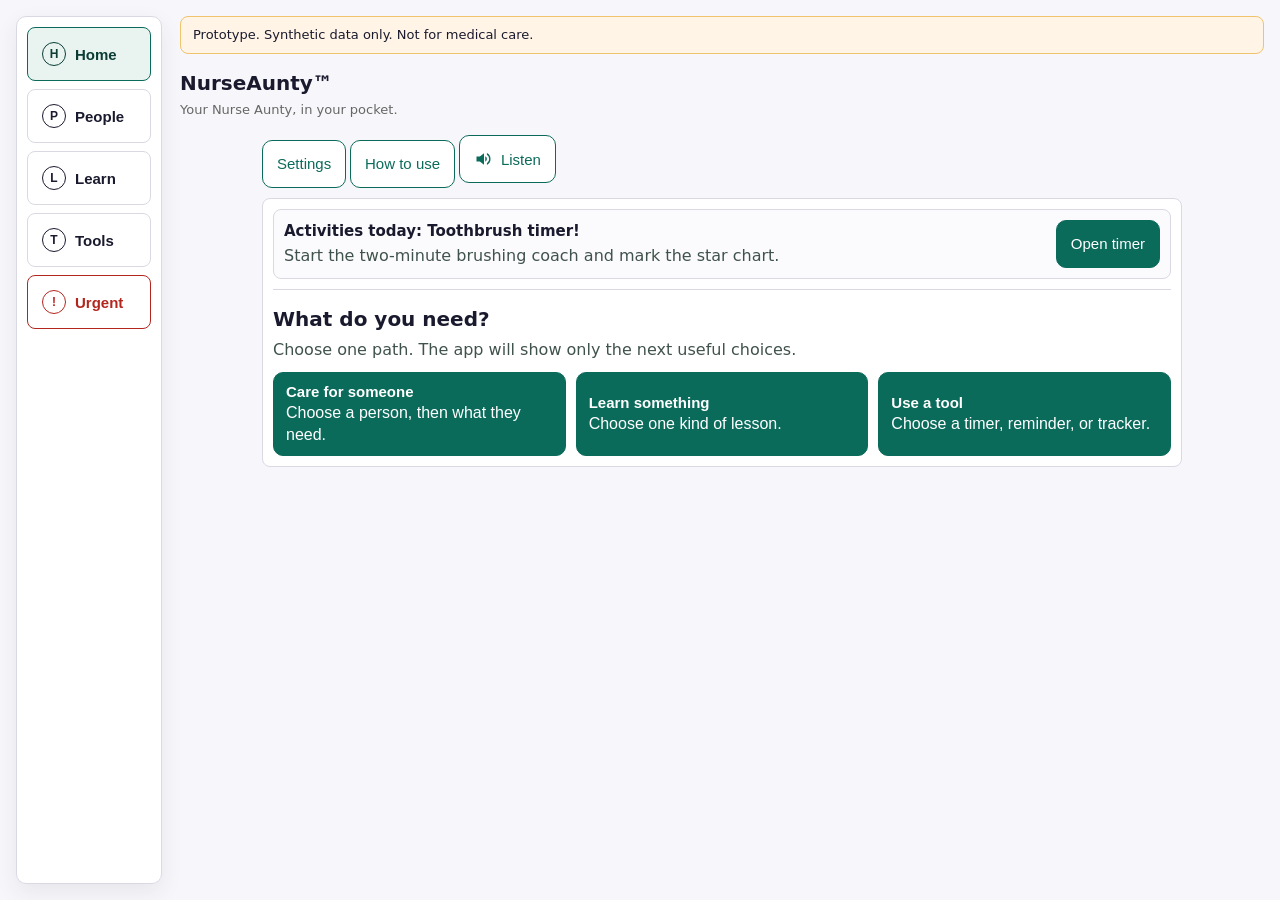
==== commit 3389f05c: "Update caregiver screen clarity preview" ====
--- a/apps/pwa-sandbox/index.html
+++ b/apps/pwa-sandbox/index.html
@@ -447,10 +447,9 @@
     <div id="dangersigns"></div>
   </div>
 
-  <fieldset id="complaintgroup" class="hidden">
-    <legend data-i18n="tx.triage.chrome.complaint_legend">Is the child sick with...</legend>
+  <div id="complaintgroup" class="hidden">
     <div id="mainsigns"></div>
-  </fieldset>
+  </div>
 
   <fieldset id="coughgroup" class="hidden">
     <legend data-i18n="tx.triage.chrome.cough_legend">Check the child's breathing</legend>
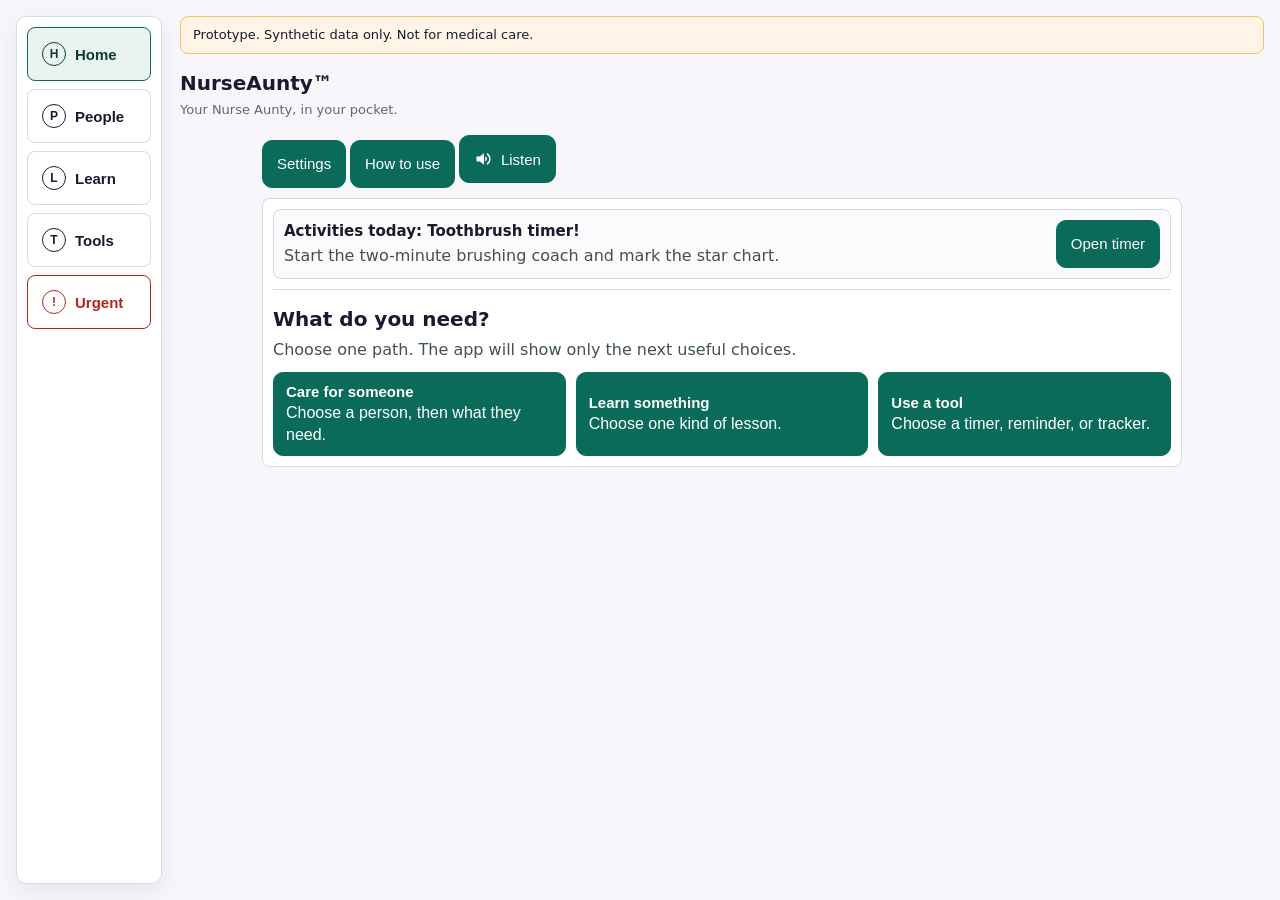
==== commit c94b4b24: "Publish live action button states" ====
--- a/apps/pwa-sandbox/index.html
+++ b/apps/pwa-sandbox/index.html
@@ -122,11 +122,15 @@
   .sign { display: flex; align-items: center; gap: 10px; padding: 10px 0; min-height:48px; font-size: 15px; cursor: pointer; }
   .sign input { width: 20px; height: 20px; flex: 0 0 auto; }
   .rrbox { display: flex; align-items: center; gap: 12px; flex-wrap: wrap; }
+  /* A button is live only when it can act now.  Every enabled action uses the same
+     filled treatment; unavailable actions are visibly muted.  Urgent care retains
+     red as a safety-specific live action, not as an availability exception. */
   button { min-width: 48px; min-height: 48px; font-size: 15px; padding: 10px 14px; border-radius: 10px; border: 1px solid var(--accent); background: var(--accent); color: #fff; cursor: pointer; }
-  button.ghost { background: #fff; color: var(--accent); }
+  button.ghost:not(:disabled) { background: var(--accent); color: #fff; }
+  button:disabled, button.ghost:disabled { background:#e7ece9; border-color:#c8d1cc; color:#68746d; opacity:1; cursor:not-allowed; box-shadow:none; }
+button.tab.dangerdoor:not(:disabled), #showtriage:not(:disabled) { background:var(--warn); border-color:var(--warn); color:#fff; }
   button.tap { font-size: 20px; padding: 18px 22px; min-width: 160px; }
   #assess { width: 100%; font-size: 17px; padding: 14px; margin: 4px 0 16px; }
-  #assess:disabled { opacity:.5; cursor:default; }
   .result { border-radius: 12px; padding: 0; margin-bottom: 14px; border: 2px solid var(--line); background:#fff; overflow:hidden; }
   .result.refer { border-color: var(--warn); } .result.home { border-color: var(--ok); }
   .result-band { padding:10px 14px; color:#fff; font-weight:900; letter-spacing:0; font-size:16px; }
@@ -425,8 +429,8 @@
     <div class="slidecontrols wrap-controls">
       <button class="ghost" id="slidehome" type="button">Home</button>
       <button class="ghost" id="slideread" type="button">Read screen aloud</button>
-      <button class="ghost" id="slidepauseaudio" type="button">Pause</button>
-      <button class="ghost" id="sliderestartaudio" type="button">Restart</button>
+      <button class="ghost" id="slidepauseaudio" type="button" disabled>Pause</button>
+      <button class="ghost" id="sliderestartaudio" type="button" disabled>Restart</button>
       <button class="ghost" id="slideprev" type="button">Prev</button>
       <button id="slidenext" type="button">Next</button>
     </div>
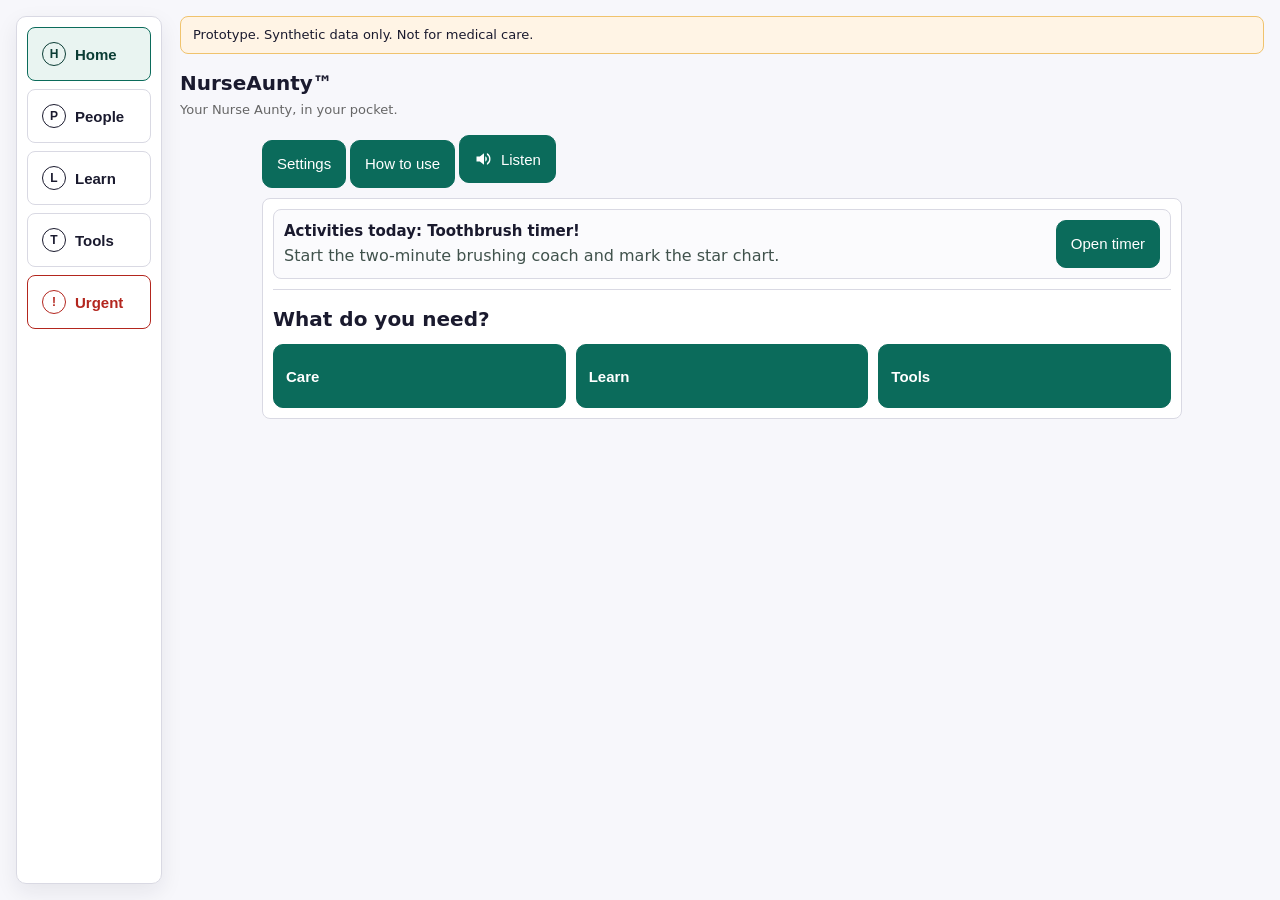
==== commit 7c378053: "Simplify caregiver entry and stop speech on back" ====
--- a/apps/pwa-sandbox/index.html
+++ b/apps/pwa-sandbox/index.html
@@ -310,11 +310,10 @@
     </div>
     <div class="home-flow" aria-labelledby="homeflowtitle">
       <h2 id="homeflowtitle" data-i18n="tx.home.what_need">What do you need?</h2>
-      <span data-i18n="tx.home.choose_path">Choose one path. The app will show only the next useful choices.</span>
       <div class="home-actions">
-        <button class="home-action" id="homecare" type="button"><strong data-i18n="tx.home.care_title">Care for someone</strong><span data-i18n="tx.home.care_body">Choose a person, then what they need.</span></button>
-        <button class="home-action" id="homelearn" type="button"><strong data-i18n="tx.home.learn_title">Learn something</strong><span data-i18n="tx.home.learn_body">Choose one kind of lesson.</span></button>
-        <button class="home-action" id="hometools" type="button"><strong data-i18n="tx.home.tools_title">Use a tool</strong><span data-i18n="tx.home.tools_body">Choose a timer, reminder, or tracker.</span></button>
+        <button class="home-action" id="homecare" type="button"><strong data-i18n="tx.home.care_title">Care</strong></button>
+        <button class="home-action" id="homelearn" type="button"><strong data-i18n="tx.home.learn_title">Learn</strong></button>
+        <button class="home-action" id="hometools" type="button"><strong data-i18n="tx.home.tools_title">Tools</strong></button>
       </div>
     </div>
   </section>
@@ -427,7 +426,6 @@
       <p class="muted" id="slidecache"></p>
     </div>
     <div class="slidecontrols wrap-controls">
-      <button class="ghost" id="slidehome" type="button">Home</button>
       <button class="ghost" id="slideread" type="button">Read screen aloud</button>
       <button class="ghost" id="slidepauseaudio" type="button" disabled>Pause</button>
       <button class="ghost" id="sliderestartaudio" type="button" disabled>Restart</button>
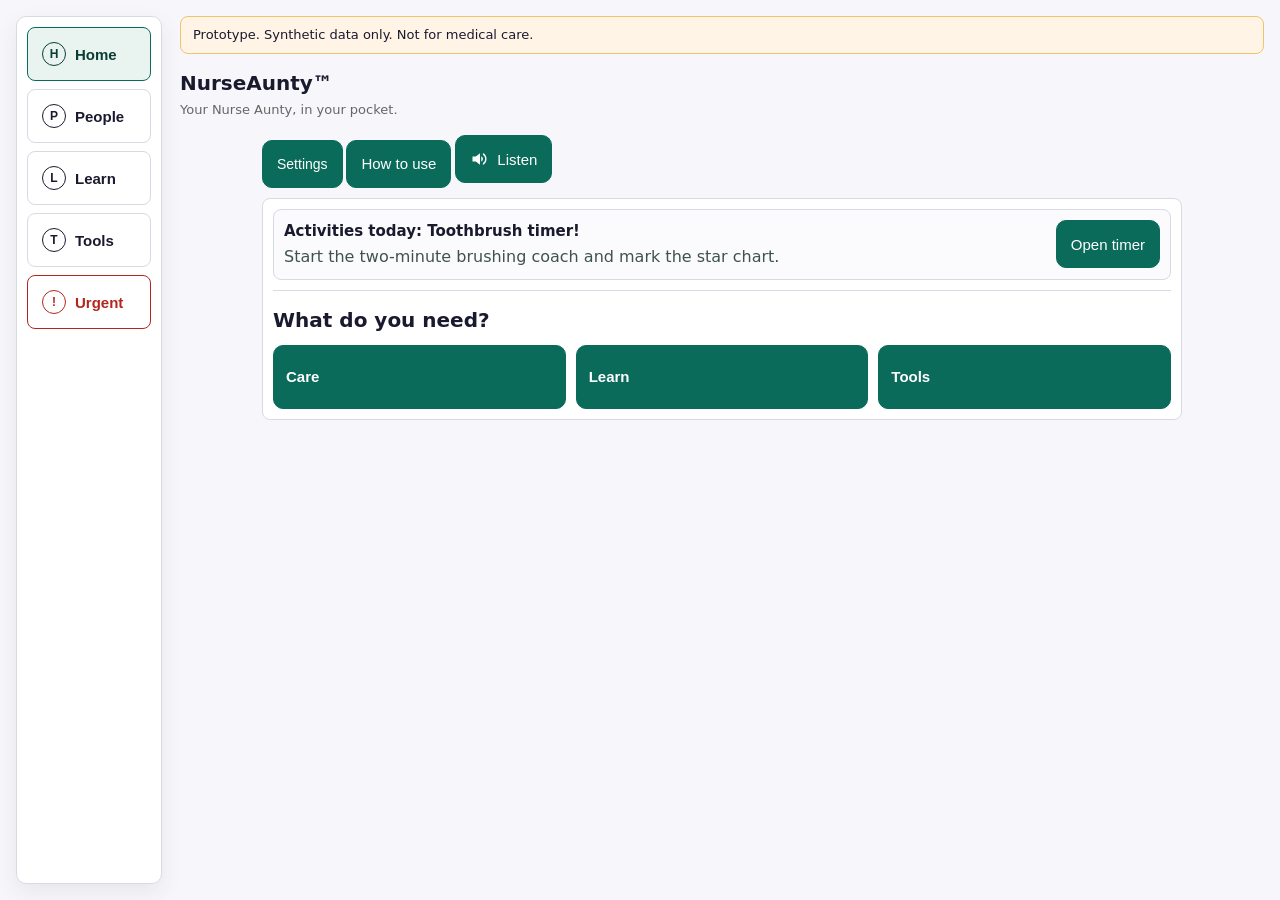
==== commit b54a763f: "Improve caregiver action hierarchy" ====
--- a/apps/pwa-sandbox/index.html
+++ b/apps/pwa-sandbox/index.html
@@ -95,10 +95,11 @@
   .family-edit summary { min-height:48px; display:flex; align-items:center; color:#555; cursor:pointer; font-size:13px; }
   .people { display:grid; grid-template-columns:repeat(auto-fit,minmax(180px,1fr)); gap:8px; margin-top:8px; }
   .person-card { display:grid; grid-template-columns:minmax(0,1fr) auto; gap:6px; min-width:0; }
-  .person { width:100%; border:1px solid var(--line); border-radius:12px; padding:8px 14px; min-height:48px; background:#fbfbfd; color:var(--ink); text-align:left; font-size:15px; }
+  .person { width:100%; border:1px solid var(--line); border-radius:12px; padding:8px 14px; min-height:48px; background:#fbfbfd; color:var(--ink); text-align:left; font-size:18px; }
   .person strong { display:block; }
   .person span { display:none; color:#666; }
-  .edit-person { min-width:64px; padding:8px 10px; border-radius:12px; }
+  .edit-person { min-width:64px; padding:8px 10px; border-radius:12px; font-size:14px; }
+  #showprefs { font-size:14px; }
   .person-editor-actions { display:flex; gap:6px; flex-wrap:wrap; }
   .person-edit-feedback { margin:8px 0 0; border-radius:8px; padding:10px; background:#e9f4f1; color:#173f37; font-weight:750; }
   .person-edit-feedback:empty { display:none; }
@@ -148,8 +149,8 @@
   .result-action-button { margin-top:8px; width:100%; }
   .request-card { scroll-margin-top:16px; }
   .request-instruction { font-weight:700; margin-bottom:8px; }
-  .seller-card { border:2px solid var(--accent); border-radius:10px; padding:12px; background:#f7fffc; font-family:Georgia, "Times New Roman", serif; font-size:17px; line-height:1.35; }
-  .seller-card strong { display:block; font-family:system-ui, -apple-system, sans-serif; font-size:13px; text-transform:uppercase; letter-spacing:0; color:#0b3d35; margin-bottom:6px; }
+  .seller-card { border:3px solid var(--accent); border-radius:10px; padding:16px; background:#f7fffc; font-family:Georgia, "Times New Roman", serif; font-size:19px; line-height:1.4; }
+  .seller-card strong { display:block; font-family:system-ui, -apple-system, sans-serif; font-size:15px; text-transform:uppercase; letter-spacing:0; color:#0b3d35; margin-bottom:8px; }
   .fineprint { font-size:11px; line-height:1.35; color:#666; border-top:1px solid var(--line); margin-top:10px; padding-top:8px; }
   .mix-instruction { border:2px solid var(--accent); border-radius:10px; background:#f7fffc; padding:12px; margin-top:12px; }
   .mix-instruction h3 { margin:0 0 8px; font-size:16px; }
@@ -389,7 +390,7 @@
       <span class="muted">Tap a name to show their options below.</span>
       <div class="people" id="peoplelist"></div>
       <details class="family-edit" id="personeditor">
-        <summary id="personeditlabel">Add a person</summary>
+        <summary id="personeditlabel">+ Add a person</summary>
         <div class="muted">To change someone, tap Edit next to their name.</div>
         <div class="row">
           <input id="personname" aria-label="Name or nickname" placeholder="Name or nickname" />
@@ -403,7 +404,7 @@
           </select>
           <input id="persondob" type="date" min="1900-01-01" data-max-today="true" aria-label="Date of birth" />
           <div class="person-editor-actions">
-            <button id="addperson" type="button">Add person</button>
+            <button id="addperson" type="button">+ Add person</button>
             <button class="ghost hidden" id="cancelperson" type="button">Cancel</button>
           </div>
         </div>
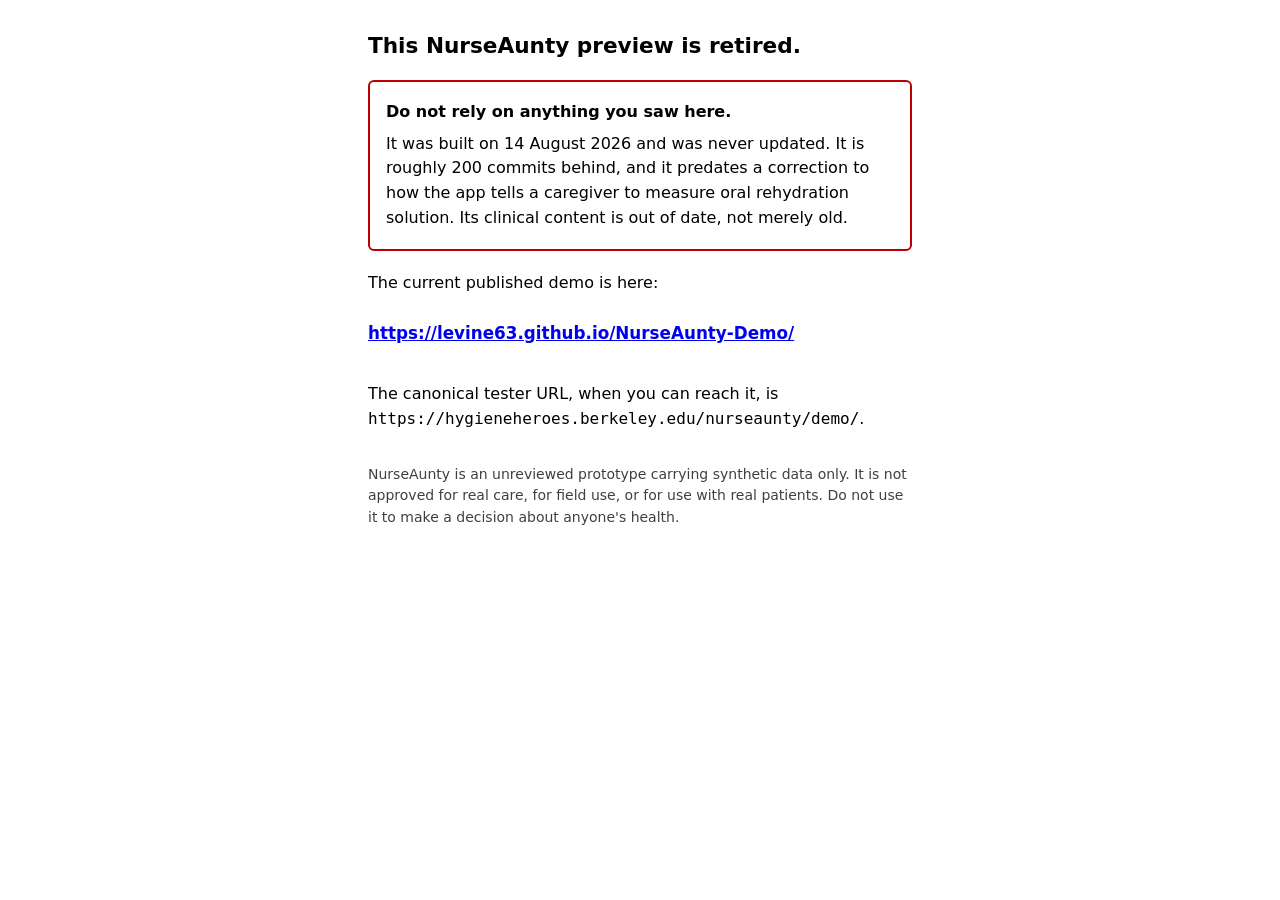
==== commit d7d83ffd: "Retire the app entry point too, not only the front door The root index.html only redirected here, so" ====
--- a/apps/pwa-sandbox/index.html
+++ b/apps/pwa-sandbox/index.html
@@ -1,533 +1,50 @@
-<!DOCTYPE html>
+<!doctype html>
 <html lang="en">
-<head>
-<meta charset="utf-8" />
-<meta name="viewport" content="width=device-width, initial-scale=1" />
-<title>NurseAunty(TM) prototype</title>
-<style>
-  :root { --ink:#1a1a2e; --line:#d9d9e3; --accent:#0b6b5b; --warn:#b3261e; --ok:#0b6b5b; --bg:#f7f7fb; }
-  * { box-sizing: border-box; }
-  body { font-family: system-ui, -apple-system, sans-serif; margin: 0; background: var(--bg); color: var(--ink); }
-  .wrap { max-width: none; min-height:100vh; margin: 0; padding: 16px 16px 16px 180px; }
-  .appnav { position:fixed; left:16px; top:16px; bottom:16px; width:146px; z-index:30; display:flex; flex-direction:column; gap:8px; padding:10px; border:1px solid var(--line); border-radius:10px; background:#fff; box-shadow:0 8px 22px rgba(20,28,48,.08); }
-  .navitem { width:100%; min-height:54px; display:flex; align-items:center; gap:9px; justify-content:flex-start; background:#fff; color:var(--ink); border-color:var(--line); border-radius:8px; font-weight:700; }
-  .navitem.active { border-color:var(--accent); background:#e9f4f1; color:#0b3d35; }
-  .navitem.urgent { border-color:var(--warn); color:var(--warn); }
-  .navitem.urgent.active { background:#fdebea; color:#8f1f18; }
-  .navicon { width:24px; height:24px; border-radius:50%; display:inline-grid; place-items:center; border:1px solid currentColor; font-size:12px; line-height:1; flex:0 0 auto; }
-  .appmain { max-width: 780px; margin:0 auto; }
-  .screenbar { position:sticky; top:0; z-index:20; display:flex; align-items:center; gap:10px; min-width:0; max-width:100%; padding:8px 0 10px; background:var(--bg); }
-  .screenbar.hidden { display:none; }
-  .screenbar button { flex:0 0 auto; }
-  .screenlabel { min-width:0; font-weight:800; font-size:15px; overflow-wrap:anywhere; }
-  #slidetitle.duplicate-shell-title { display:none; }
-  .progressstrip { display:flex; gap:6px; flex-wrap:wrap; margin-left:auto; counter-reset: step; }
-  .progressstep { counter-increment: step; border:1px solid var(--line); border-radius:999px; padding:5px 8px; background:#fff; color:#555; font-size:12px; display:inline-flex; align-items:center; gap:5px; }
-  .progressstep::before { content: counter(step); width:18px; height:18px; border-radius:50%; display:inline-grid; place-items:center; background:#eef1f0; color:#44514c; font-size:11px; font-weight:800; }
-  .progressstep.done { border-color:#b8d7cc; color:#315d50; }
-  .progressstep.done::before { content:"ok"; background:#e0f0ea; color:#0b6b5b; }
-  .progressstep.active { border-color:var(--accent); background:#e9f4f1; color:#0b3d35; font-weight:800; }
-  .progressstep.active::before { background:var(--accent); color:#fff; }
-  .banner { background: #fff4e5; border: 1px solid #f0c36d; border-radius: 8px; padding: 8px 12px; font-size: 13px; margin-bottom: 14px; }
-  .status { font-size: 12px; margin: 0 0 12px; color: #666; }
-  h1 { font-size: 20px; margin: 6px 0 2px; }
-  h2 { font-size: 16px; margin: 16px 0 8px; }
-  .sub { color: #666; font-size: 13px; margin-bottom: 16px; }
-  .toolbar { display: grid; grid-template-columns: 1fr auto; gap: 8px; margin: 12px 0; }
-  .search { min-height:48px; padding: 10px; border: 1px solid var(--line); border-radius: 8px; font-size: 15px; width: 100%; background:#fff; color:var(--ink); }
-  .tabs, .chips { display: flex; gap: 8px; flex-wrap: wrap; margin: 8px 0 12px; }
-  #maindoors { display:none; }
-  .chip, .tab { border: 1px solid var(--line); background: #fff; color: var(--ink); border-radius: 999px; padding: 8px 12px; min-height:48px; display:inline-flex; align-items:center; justify-content:center; font-size: 13px; }
-  .chip.active, .tab.active { border-color: var(--accent); background: #e9f4f1; color: var(--accent); }
-  .tab.dangerdoor, #showtriage { border-color: var(--warn); background:#fff; color:var(--warn); font-weight:700; }
-  .tab.dangerdoor.active, #showtriage:focus { background:#fdebea; color:#8f1f18; }
-  #showtriage { display:none; }
-  .feature-grid { display: grid; grid-template-columns: 1fr; gap: 8px; margin-bottom: 14px; }
-  .feature { border: 1px solid var(--line); border-radius: 8px; padding: 10px; background:#fff; text-align:left; color:var(--ink); }
-  .feature strong { display:block; font-size:15px; margin-bottom:4px; }
-  .feature span { display:inline-block; font-size:11px; color:#666; margin-right:6px; }
-  .feature .statuspill, .feature .cardmeta { display:none; }
-  .featurethumb { display:block; width:100%; height:132px; object-fit:contain; object-position:center; border-radius:6px; border:1px solid #e4ece8; background:#fff; margin:6px 0 8px; }
-  .demo-panel { border:1px solid var(--line); border-radius:8px; padding:12px; background:#fff; margin:0 0 14px; }
-  .demo-head { display:flex; justify-content:space-between; gap:10px; align-items:flex-start; margin-bottom:10px; }
-  .demo-head strong { display:block; font-size:15px; margin-bottom:2px; }
-  .demo-head span { display:block; font-size:12px; color:#666; }
-  .demo-actions { display:grid; grid-template-columns:1fr; gap:8px; }
-  .demo-action { border:1px solid var(--line); border-radius:8px; padding:10px; background:#fbfbfd; color:var(--ink); text-align:left; }
-  .demo-action strong { display:block; font-size:14px; margin-bottom:3px; }
-  .demo-action span { display:block; font-size:12px; color:#666; }
-  .demo-action.primary { border-color:var(--accent); background:#e9f4f1; }
-  .profilebar { display:flex; justify-content:space-between; gap:8px; align-items:center; font-size:12px; color:#666; margin:10px 0; }
-  .profilebar select { min-height:48px; padding:8px; border:1px solid var(--line); border-radius:8px; background:#fff; color:var(--ink); }
-  .prefs-head { display:flex; justify-content:space-between; align-items:flex-start; gap:10px; }
-  .today-panel, .prefs-panel { border:1px solid var(--line); border-radius:8px; padding:10px; background:#fff; margin:0 0 14px; }
-  .today-panel { display:grid; gap:10px; }
-  .today-layout { display:grid; grid-template-columns:1.25fr .85fr; gap:10px; align-items:stretch; }
-  .today-main, .today-side { border:1px solid var(--line); border-radius:8px; background:#fbfbfd; padding:10px; }
-  .today-main { display:grid; grid-template-columns:1fr auto; gap:10px; align-items:center; }
-  .today-family { display:flex; flex-wrap:wrap; gap:6px; margin-top:8px; }
-  .today-person { border:1px solid #cfd8d3; border-radius:999px; padding:7px 10px; background:#fff; font-weight:800; font-size:13px; color:#20332e; }
-  .today-reminders { display:grid; gap:7px; margin-top:8px; }
-  .today-reminder { border-left:4px solid var(--accent); padding:7px 8px; background:#fff; border-radius:6px; font-size:13px; }
-  .today-reminder strong { font-size:13px; }
-  .home-flow { border-top:1px solid var(--line); padding-top:14px; }
-  .home-flow h2 { margin:0 0 4px; font-size:20px; }
-  .home-actions { display:grid; grid-template-columns:repeat(3,minmax(0,1fr)); gap:10px; margin-top:10px; }
-  .home-action { min-height:64px; text-align:left; padding:10px 12px; }
-  .home-action strong { font-size:18px; }
-  .home-action span { font-size:16px; line-height:1.35; color:#fff; }
-  .catalog-step { margin:0 0 12px; }
-  .show-more { width:100%; min-height:48px; margin-top:4px; }
-  .today-panel strong, .prefs-panel strong { display:block; font-size:15px; }
-  .today-panel span, .prefs-panel span { display:block; font-size:12px; color:#666; margin-top:2px; }
-  .prefs-grid { display:grid; grid-template-columns:1fr 1fr; gap:8px; margin-top:10px; }
-  .prefs-grid label { display:block; font-size:13px; color:#444; }
-  .prefs-grid select, .prefs-grid input[type="time"] { width:100%; margin-top:4px; padding:8px; border:1px solid var(--line); border-radius:8px; background:#fff; color:var(--ink); }
-  .prefs-checks { display:grid; gap:6px; margin-top:10px; font-size:13px; }
-  .prefs-checks label { min-height:48px; display:flex; align-items:center; gap:8px; }
-  .reviewer-settings { margin-top:14px; border:1px solid var(--line); border-radius:8px; background:#f7f8f9; padding:8px 10px; }
-  .reviewer-settings summary { min-height:48px; display:flex; align-items:center; cursor:pointer; font-weight:800; color:#3f4850; }
-  .reviewer-settings .reviewer-note { margin:0 0 8px; color:#5d6872; font-size:12px; }
-  .family-panel { border:1px solid var(--line); border-radius:8px; padding:10px; background:#fff; margin: 0 0 14px; }
-  .family-panel .row { display:grid; grid-template-columns: 1fr 1fr 1fr auto; gap:8px; margin-top:8px; }
-  .family-panel input, .family-panel select { min-width:0; padding:9px; border:1px solid var(--line); border-radius:8px; background:#fff; color:var(--ink); }
-  .family-edit { margin-top:8px; }
-  .family-edit summary { min-height:48px; display:flex; align-items:center; color:#555; cursor:pointer; font-size:13px; }
-  .people { display:grid; grid-template-columns:repeat(auto-fit,minmax(180px,1fr)); gap:8px; margin-top:8px; }
-  .person-card { display:grid; grid-template-columns:minmax(0,1fr) auto; gap:6px; min-width:0; }
-  .person { width:100%; border:1px solid var(--line); border-radius:12px; padding:8px 14px; min-height:48px; background:#fbfbfd; color:var(--ink); text-align:left; font-size:18px; }
-  .person strong { display:block; }
-  .person span { display:none; color:#666; }
-  .edit-person { min-width:64px; padding:8px 10px; border-radius:12px; font-size:14px; }
-  #showprefs { font-size:14px; }
-  .person-editor-actions { display:flex; gap:6px; flex-wrap:wrap; }
-  .person-edit-feedback { margin:8px 0 0; border-radius:8px; padding:10px; background:#e9f4f1; color:#173f37; font-weight:750; }
-  .person-edit-feedback:empty { display:none; }
-  @media (max-width:720px) {
-    .family-panel .row { grid-template-columns:minmax(0,1fr); }
-    .person-editor-actions button { flex:1 1 8rem; }
-  }
-  .module-manager { border-top:1px solid var(--line); margin-top:10px; padding-top:10px; }
-  .module-head { display:flex; justify-content:space-between; gap:8px; align-items:center; min-height:48px; font-size:12px; color:#666; margin-bottom:8px; }
-  .module-head label { display:flex; align-items:center; gap:6px; min-height:48px; white-space:nowrap; }
-  .module-head input { width:18px; height:18px; min-width:18px; padding:0; }
-  .module-toggles { display:flex; gap:6px; overflow-x:auto; padding-bottom:2px; }
-  .module-toggle { flex:0 0 auto; border-color:var(--line); background:#fff; color:var(--ink); border-radius:999px; padding:8px 12px; min-height:48px; font-size:12px; }
-  .module-toggle.active { border-color:var(--accent); background:#e9f4f1; color:var(--accent); }
-  .section { margin-bottom: 14px; }
-  fieldset { border: 1px solid var(--line); border-radius: 10px; margin: 0 0 14px; padding: 12px 14px; background: #fff; }
-  legend { font-weight: 600; font-size: 13px; padding: 0 6px; }
-  .field label { display: block; font-size: 14px; margin-bottom: 6px; color:#444; }
-  input[type="date"], input[type="number"], .field select { min-height:48px; padding: 10px; border: 1px solid var(--line); border-radius: 8px; font-size: 16px; width: 100%; background:#fff; color:var(--ink); }
-  .muted { color:#40524c; font-size:16px; line-height:1.45; margin-top:6px; }
-  .sign { display: flex; align-items: center; gap: 10px; padding: 10px 0; min-height:48px; font-size: 15px; cursor: pointer; }
-  .sign input { width: 20px; height: 20px; flex: 0 0 auto; }
-  .rrbox { display: flex; align-items: center; gap: 12px; flex-wrap: wrap; }
-  /* A button is live only when it can act now.  Every enabled action uses the same
-     filled treatment; unavailable actions are visibly muted.  Urgent care retains
-     red as a safety-specific live action, not as an availability exception. */
-  button { min-width: 48px; min-height: 48px; font-size: 15px; padding: 10px 14px; border-radius: 10px; border: 1px solid var(--accent); background: var(--accent); color: #fff; cursor: pointer; }
-  button.ghost:not(:disabled) { background: var(--accent); color: #fff; }
-  button:disabled, button.ghost:disabled { background:#e7ece9; border-color:#c8d1cc; color:#68746d; opacity:1; cursor:not-allowed; box-shadow:none; }
-button.tab.dangerdoor:not(:disabled), #showtriage:not(:disabled) { background:var(--warn); border-color:var(--warn); color:#fff; }
-  button.tap { font-size: 20px; padding: 18px 22px; min-width: 160px; }
-  #assess { width: 100%; font-size: 17px; padding: 14px; margin: 4px 0 16px; }
-  .result { border-radius: 12px; padding: 0; margin-bottom: 14px; border: 2px solid var(--line); background:#fff; overflow:hidden; }
-  .result.refer { border-color: var(--warn); } .result.home { border-color: var(--ok); }
-  .result-band { padding:10px 14px; color:#fff; font-weight:900; letter-spacing:0; font-size:16px; }
-  .result.refer .result-band { background:var(--warn); }
-  .result.home .result-band { background:var(--ok); }
-  .result-body { padding:14px; }
-  .result h2 { margin: 0 0 6px; font-size: 18px; text-transform: capitalize; }
-  .result-action { border:1px solid var(--line); border-radius:8px; padding:10px; background:#fbfbfd; margin:8px 0 10px; font-size:15px; }
-  .result-action strong { display:block; margin-bottom:3px; color:#172921; }
-  .grid { display: grid; grid-template-columns: 1fr 1fr; gap: 10px; margin-top: 10px; }
-  .card { border: 1px solid var(--line); border-radius: 10px; padding: 12px; text-align: center; cursor: pointer; background:#fff; }
-  .card:hover { border-color: var(--accent); } .card .vol { font-size: 12px; color: #666; }
-  .card.selected { border-color: var(--accent); box-shadow: 0 0 0 3px rgba(0,123,94,.14); background:#f7fffc; }
-  .ors-container-choice { width:100%; color:var(--text); font:inherit; }
-  .result-action-button { margin-top:8px; width:100%; }
-  .request-card { scroll-margin-top:16px; }
-  .request-instruction { font-weight:700; margin-bottom:8px; }
-  .seller-card { border:3px solid var(--accent); border-radius:10px; padding:16px; background:#f7fffc; font-family:Georgia, "Times New Roman", serif; font-size:19px; line-height:1.4; }
-  .seller-card strong { display:block; font-family:system-ui, -apple-system, sans-serif; font-size:15px; text-transform:uppercase; letter-spacing:0; color:#0b3d35; margin-bottom:8px; }
-  .fineprint { font-size:11px; line-height:1.35; color:#666; border-top:1px solid var(--line); margin-top:10px; padding-top:8px; }
-  .mix-instruction { border:2px solid var(--accent); border-radius:10px; background:#f7fffc; padding:12px; margin-top:12px; }
-  .mix-instruction h3 { margin:0 0 8px; font-size:16px; }
-  .trace { font-family: ui-monospace, monospace; font-size: 12px; background: #f0f0f5; border-radius: 8px; padding: 10px; white-space: pre-wrap; margin-top: 12px; color:#333; }
-  .slidebox .trace:not(details) { display:none; }
-  .imgph { border:1px dashed #b9b9c6; border-radius:6px; padding:6px 8px; font-size:11px; color:#8a8a99; margin:2px 0 4px 30px; background:#fbfbfd; }
-  .card .imgph { margin:0 0 6px; }
-  .questionasset { margin: 4px 0 10px 30px; max-width: 220px; border: 1px solid #e2ded5; border-radius: 8px; background: #fffaf0; padding: 8px; }
-  .questionasset img { display: block; width: 100%; aspect-ratio: 1 / 1; object-fit: contain; border-radius: 6px; background: #faf8f2; }
-  .questionasset figcaption { margin-top: 6px; font-size: 12px; line-height: 1.35; color: #5f574d; }
-  .questionasset details { margin-top:8px; }
-  .questionasset summary { cursor:pointer; color:var(--accent); font-weight:750; min-height:44px; display:flex; align-items:center; }
-  .questionasset details img { margin-top:8px; width:min(82vw, 520px); max-width:none; aspect-ratio:auto; }
-  .questionexamples { margin:8px 0; }
-  .questionexamples > summary { min-height:48px; display:flex; align-items:center; color:var(--accent); font-weight:800; cursor:pointer; }
-  .questionexamples .questionasset { margin-left:0; }
-  .sign-example { margin:4px 0 8px 32px; }
-  .sign-example summary { cursor:pointer; color:var(--accent); font-weight:750; min-height:40px; display:flex; align-items:center; }
-  .sign-example img { display:block; width:min(78vw, 300px); max-height:240px; object-fit:contain; border:1px solid #d8e1dd; border-radius:8px; background:#fff; }
-  .breath-flipbook { margin:8px 0; max-width:330px; border:2px solid #b3261e; border-radius:12px; background:#fff8f6; padding:8px; }
-  .breath-flipbook h4 { margin:0 0 4px; font-size:18px; color:#4a1715; }
-  .breath-flipbook p { margin:4px 0; font-size:16px; line-height:1.3; color:#35231f; }
-  .breath-flipbook .breath-frame { display:block; width:100%; height:150px; object-fit:cover; object-position:center 48%; border-radius:8px; background:#fff; }
-  .breath-flipbook .breath-frame[hidden] { display:none; }
-  .breath-flipbook .breath-frame-label { display:block; margin-top:6px; font-size:16px; font-weight:750; color:#5f574d; }
-  .breath-flipbook .breath-controls { display:flex; flex-wrap:wrap; gap:8px; margin-top:8px; }
-  .breath-flipbook .breath-controls button { min-height:48px; }
-  @media (prefers-reduced-motion: reduce) { .breath-flipbook .breath-play { display:none; } }
-  .visualasset { display:block; width:100%; max-height:210px; object-fit:contain; border-radius:8px; background:#fff; }
-  .visualfallback { display:grid; place-items:center; min-height:150px; border-radius:10px; border:1px solid #cfd8d3; background:linear-gradient(135deg,#e9f4f1,#fff7dc); color:#30524b; padding:14px; text-align:center; font-size:14px; }
-  .visualfallback strong { display:block; font-size:16px; margin-bottom:4px; color:#0b3d35; }
-  .imgcredit { display:none; }
-  .inlinevisual { margin:8px 0 12px; }
-  .inlinevisual .visualasset { max-height:280px; border:1px solid #dde6e1; }
-  .dosegrid { display:grid; grid-template-columns:repeat(2,minmax(0,1fr)); gap:10px; margin:0 0 12px; }
-  .dosecard { margin:0; border:1px solid var(--line); border-radius:8px; overflow:hidden; background:#fff; }
-  .dosecard img { display:block; width:100%; aspect-ratio:1 / 1; object-fit:contain; background:#fff; }
-  .dosecard figcaption { padding:8px; font-size:13px; line-height:1.25; color:#122036; }
-  @media (max-width:560px) { .dosegrid { grid-template-columns:1fr; } }
-  .slideshow { min-width:0; max-width:100%; border: 1px solid var(--line); border-radius: 8px; padding: 12px; background:#fff; margin-bottom:14px; }
-  .slidebox { min-width:0; max-width:100%; min-height: 120px; border:1px dashed #b9b9c6; border-radius:8px; padding:12px; background:#fbfbfd; overflow-wrap:anywhere; }
-  .slidecontrols { display:flex; justify-content:space-between; gap:8px; margin-top:10px; }
-  .slidecontrols.wrap-controls { flex-wrap:wrap; }
-  .slidecontrols.checklist-controls { display:grid; grid-template-columns:minmax(0,1fr); width:100%; min-width:0; }
-  .slidecontrols label { display:flex; gap:8px; align-items:flex-start; min-height:48px; min-width:0; max-width:100%; margin:7px 0; overflow-wrap:anywhere; }
-  #slidecache { display:block; min-width:0; max-width:100%; }
-  #slidecache > .slidecontrols { flex-wrap:wrap; min-width:0; max-width:100%; }
-  #slidecache > .slidecontrols > label,
-  #slidecache > .slidecontrols > fieldset,
-  #slidecache > .slidecontrols > p { flex:1 1 100%; min-width:0; max-width:100%; }
-  #slidecache > .slidecontrols > button { flex:1 1 14rem; min-width:0; max-width:100%; white-space:normal; overflow-wrap:anywhere; }
-  .symptom-group { border:1px solid var(--line); border-radius:8px; padding:10px; background:#fff; }
-  .symptom-group legend { max-width:100%; font-weight:700; overflow-wrap:anywhere; }
-  .symptom-group label { display:flex; align-items:flex-start; gap:8px; max-width:100%; min-width:0; padding:10px 0; min-height:48px; font-size:15px; line-height:1.35; overflow-wrap:anywhere; }
-  .symptom-group input[type="checkbox"] { margin-top:2px; flex:0 0 auto; }
-  .checklist-feedback { margin:0; font-size:14px; color:#555; }
-  .trace summary { cursor:pointer; font-family:system-ui, -apple-system, sans-serif; font-weight:600; }
-  .cardvisual { width:100%; height:82px; object-fit:contain; display:block; margin:0 0 6px; border-radius:6px; background:#fbfbfd; border:1px solid #ececf2; }
-  .containerphoto { height:112px; background:#fff; }
-  .progress-panel { border:1px solid var(--line); border-radius:8px; padding:10px; background:#fbfbfd; margin-bottom:10px; }
-  .progress-row { display:flex; justify-content:space-between; gap:8px; align-items:center; margin-top:6px; font-size:13px; }
-  .zinc-guide { display:grid; gap:10px; margin:10px 0; }
-  .zinc-guide-card { border:1px solid var(--line); border-radius:8px; background:#fff; padding:10px; font-size:14px; line-height:1.35; }
-  .zinc-guide-card strong { display:block; color:#0b3d35; margin-bottom:4px; }
-  .zinc-calendar { display:grid; grid-template-columns:repeat(5,minmax(42px,1fr)); gap:8px; margin:10px 0; }
-  .zinc-calendar .zinc-box { min-height:42px; display:grid; place-items:center; border:2px solid var(--accent); border-radius:8px; background:#f7fffc; font-weight:700; color:#0b3d35; }
-  @media (max-width:420px) { .zinc-calendar { grid-template-columns:repeat(2,minmax(42px,1fr)); } }
-  .immun-plan-card { border:2px solid var(--accent); border-radius:8px; padding:12px; background:#f7fffc; color:var(--ink); font-size:15px; line-height:1.35; margin-bottom:10px; }
-  .immun-plan-card strong { display:block; font-size:16px; color:#0b3d35; margin-bottom:4px; }
-  .immun-plan-card p { margin:6px 0; color:var(--ink); }
-  .immun-plan-card ul { margin:6px 0 0 20px; padding:0; }
-  .immun-plan-card li { margin:3px 0; }
-  .timer-panel { display:grid; gap:8px; }
-  .timer-topline { display:flex; justify-content:space-between; gap:10px; align-items:center; font-size:13px; color:#444; }
-  .timer-clock { font-variant-numeric:tabular-nums; font-size:56px; line-height:1; font-weight:800; color:#0b3d35; letter-spacing:0; }
-  .timer-caption { font-size:13px; color:#555; }
-  .timerbar { height:14px; border-radius:999px; overflow:hidden; background:#e4e7eb; border:1px solid #c6ccd2; }
-  .timerbarfill { height:100%; width:100%; background:linear-gradient(90deg, #0b6b5b, #5aa469); transition:width .2s linear; }
-  @media (max-width:520px) { .timer-clock { font-size:46px; } }
-  .stars { font-family:ui-monospace, monospace; font-size:20px; letter-spacing:0; color:#6b4d00; }
-  .hidden { display: none; }
-  .sr-only { position:absolute; width:1px; height:1px; padding:0; margin:-1px; overflow:hidden; clip:rect(0,0,0,0); white-space:nowrap; border:0; }
-  .listen-icon { width:20px; height:20px; fill:currentColor; flex:0 0 auto; }
-  .listen-button { display:inline-flex; align-items:center; justify-content:center; gap:7px; }
-  .howto-panel { border:2px solid var(--accent); border-radius:12px; padding:16px; background:#fff; margin:0 0 14px; }
-  .howto-panel h2 { font-size:24px; margin:0 0 10px; }
-  .howto-panel p { font-size:18px; line-height:1.55; color:#263b46; }
-  .howto-actions { display:flex; gap:10px; flex-wrap:wrap; }
-  .multi-select-instruction { margin:0 0 10px; padding:10px 12px; border-left:5px solid var(--accent); background:#eef8f5; color:#203b34; font-size:17px; line-height:1.45; font-weight:700; }
-  .is-speaking { outline:4px solid #f5a623 !important; outline-offset:3px; background:#fff4cc !important; color:#172338 !important; }
-  body:not(.reviewer-mode) { font-size:18px; line-height:1.5; }
-  body:not(.reviewer-mode) #slidetext { font-size:18px; line-height:1.6; color:#263b46; }
-  body:not(.reviewer-mode) .feature strong { font-size:18px; }
-  body:not(.reviewer-mode) .feature span,
-  body:not(.reviewer-mode) .today-panel span,
-  body:not(.reviewer-mode) .prefs-panel span { font-size:16px; color:#40524c; }
-  body:not(.reviewer-mode) .today-panel .home-action span { color:#fff; }
-  body:not(.reviewer-mode) .slidebox .slidecontrols label,
-  body:not(.reviewer-mode) .symptom-group label,
-  body:not(.reviewer-mode) .sign { min-height:52px; font-size:18px; line-height:1.45; }
-  body:not(.reviewer-mode) .status.status-ready { display:none; }
-  @media (min-width:1180px) {
-    .appmain { max-width:920px; }
-    #featurelist { grid-template-columns:repeat(2,minmax(0,1fr)); }
-    #triagepanel, #slideshow { max-width:760px; margin-left:auto; margin-right:auto; }
-  }
-  @media (max-width:759px) {
-    .wrap { padding: 12px 10px 84px; }
-    .appmain { max-width:none; }
-    .appnav { left:0; right:0; top:auto; bottom:0; width:auto; height:72px; flex-direction:row; border-radius:10px 10px 0 0; padding:7px 8px; gap:6px; }
-    .navitem { min-width:0; min-height:56px; flex:1 1 0; flex-direction:column; justify-content:center; gap:3px; padding:5px 2px; font-size:11px; }
-    .navicon { width:22px; height:22px; font-size:11px; }
-    .screenbar { top:0; }
-    .today-layout, .today-main, .home-actions { grid-template-columns:1fr; }
-  }
-  @media (max-width:260px) {
-    .screenbar { flex-wrap:wrap; align-items:flex-start; }
-    .progressstrip { flex:1 1 100%; width:100%; min-width:0; margin-left:0; }
-  }
-</style>
-</head>
-<body>
-<div class="wrap">
-  <div class="banner" data-i18n="tx.shell.prototype_banner">Prototype. Synthetic data only. Not for medical care.</div>
-  <h1>NurseAunty&trade;</h1>
-  <div class="sub" data-i18n="tx.shell.home_tagline">Your Nurse Aunty, in your pocket.</div>
-  <p class="status" id="status" data-i18n="tx.shell.loading">Loading app...</p>
-  <nav class="appnav" id="appnav" data-i18n-aria-label="tx.shell.primary_navigation" aria-label="Primary">
-    <button class="navitem active" id="navhome" data-screen="home" type="button"><span class="navicon" aria-hidden="true">H</span><span data-i18n="tx.shell.nav_home">Home</span></button>
-    <button class="navitem" id="navpeople" data-screen="people" type="button"><span class="navicon" aria-hidden="true">P</span><span data-i18n="tx.shell.nav_people">People</span></button>
-    <button class="navitem" id="navlearn" data-screen="learn" type="button"><span class="navicon" aria-hidden="true">L</span><span data-i18n="tx.shell.nav_learn">Learn</span></button>
-    <button class="navitem" id="navtools" data-screen="tools" type="button"><span class="navicon" aria-hidden="true">T</span><span data-i18n="tx.shell.nav_tools">Tools</span></button>
-    <button class="navitem urgent" id="navurgent" data-screen="urgent" type="button"><span class="navicon" aria-hidden="true">!</span><span data-i18n="tx.shell.nav_urgent">Urgent</span></button>
-  </nav>
-  <main class="appmain" id="appmain">
+  <head>
+    <meta charset="utf-8">
+    <meta name="viewport" content="width=device-width, initial-scale=1">
+    <title>NurseAunty preview - retired</title>
+    <style>
+      :root { color-scheme: light dark; }
+      body {
+        margin: 0 auto; padding: 2rem 1rem; max-width: 34rem;
+        font: 16px/1.55 system-ui, -apple-system, "Segoe UI", Roboto, sans-serif;
+      }
+      h1 { font-size: 1.35rem; line-height: 1.3; margin: 0 0 1rem; }
+      .box { border: 2px solid #b00; border-radius: 6px; padding: 0.75rem 1rem; margin: 1.25rem 0; }
+      .box p { margin: 0.4rem 0; }
+      a.go { display: inline-block; margin: 0.5rem 0 1.25rem; font-size: 1.05rem; font-weight: 600; }
+      code { overflow-wrap: anywhere; }
+      footer { margin-top: 2rem; font-size: 0.875rem; opacity: 0.75; }
+    </style>
+  </head>
+  <body>
+    <h1>This NurseAunty preview is retired.</h1>
 
-  <div class="profilebar">
-    <span class="sr-only" data-i18n="tx.shell.settings_hint">Open Settings to change language, quiet hours, privacy, or Demo Mode.</span>
-    <span>
-      <button class="ghost" id="showprefs" type="button" data-i18n="tx.shell.settings" data-i18n-aria-label="tx.shell.settings_aria" data-i18n-title="tx.shell.settings_aria" aria-label="Settings and local preferences" title="Settings and local preferences">Settings</button>
-      <button class="ghost" id="howtobutton" type="button" data-i18n="tx.shell.how_to_use">How to use</button>
-      <button class="ghost listen-button" id="listenbutton" type="button" aria-pressed="false"><svg class="listen-icon" aria-hidden="true" viewBox="0 0 24 24"><path d="M3 9v6h4l5 4V5L7 9H3zm12.5 3a3.5 3.5 0 0 0-2-3.16v6.32A3.5 3.5 0 0 0 15.5 12zm0-7.1v2.06a6 6 0 0 1 0 10.08v2.06a8 8 0 0 0 0-14.2z"/></svg><span id="listenlabel">Listen</span></button>
-    </span>
-  </div>
-  <div class="screenbar hidden" id="screenbar">
-    <button class="ghost" id="screenback" type="button" data-i18n="tx.shell.back">Back</button>
-    <span class="screenlabel" id="screenlabel">Today</span>
-    <div class="progressstrip" id="screenprogress" data-i18n-aria-label="tx.shell.progress" aria-label="Progress"></div>
-  </div>
+    <div class="box">
+      <p><strong>Do not rely on anything you saw here.</strong></p>
+      <p>
+        It was built on 14 August 2026 and was never updated. It is roughly 200 commits
+        behind, and it predates a correction to how the app tells a caregiver to measure
+        oral rehydration solution. Its clinical content is out of date, not merely old.
+      </p>
+    </div>
 
-  <section class="today-panel" id="todaypanel" data-i18n-aria-label="tx.shell.today" aria-label="Today">
-    <div class="today-main">
-      <div>
-        <strong data-i18n="tx.home.brushing_title">Activities today: Toothbrush timer!</strong>
-        <span data-i18n="tx.home.brushing_body">Start the two-minute brushing coach and mark the star chart.</span>
-      </div>
-      <button id="todaybrush" type="button" data-i18n="tx.home.open_timer">Open timer</button>
-    </div>
-    <div class="home-flow" aria-labelledby="homeflowtitle">
-      <h2 id="homeflowtitle" data-i18n="tx.home.what_need">What do you need?</h2>
-      <div class="home-actions">
-        <button class="home-action" id="homecare" type="button"><strong data-i18n="tx.home.care_title">Care</strong></button>
-        <button class="home-action" id="homelearn" type="button"><strong data-i18n="tx.home.learn_title">Learn</strong></button>
-        <button class="home-action" id="hometools" type="button"><strong data-i18n="tx.home.tools_title">Tools</strong></button>
-      </div>
-    </div>
-  </section>
+    <p>The current published demo is here:</p>
+    <p>
+      <a class="go" href="https://levine63.github.io/NurseAunty-Demo/">https://levine63.github.io/NurseAunty-Demo/</a>
+    </p>
+    <p>
+      The canonical tester URL, when you can reach it, is
+      <code>https://hygieneheroes.berkeley.edu/nurseaunty/demo/</code>.
+    </p>
 
-  <section class="prefs-panel hidden" id="localprefs">
-    <div class="prefs-head">
-      <div>
-        <strong data-i18n="tx.prefs.title">Local preferences</strong>
-        <span data-i18n="tx.prefs.body">Choose language, privacy, and quiet hours. Nothing here stores real health data.</span>
-      </div>
-      <button class="ghost" id="closeprefs" type="button" data-i18n="tx.shell.done">Done</button>
-    </div>
-    <div class="prefs-grid">
-      <label><span data-i18n="tx.prefs.language">Language</span>
-        <select id="preflanguage"><option value="en">English</option><option value="fr">Fran&ccedil;ais</option><option value="hi-IN">&#2361;&#2367;&#2344;&#2381;&#2342;&#2368; (&#2350;&#2360;&#2380;&#2342;&#2366;)</option><option value="bn-BD">Bangla (pending)</option></select>
-      </label>
-      <label><span data-i18n="tx.prefs.quiet_starts">Quiet starts</span>
-        <input id="prefquiet" type="time" value="21:00" />
-      </label>
-    </div>
-    <div class="prefs-checks">
-      <label><input id="prefprivacy" type="checkbox" /> <span data-i18n="tx.prefs.shared_phone_privacy">Extra privacy on shared phone</span></label>
-      <label><input id="prefgeneric" type="checkbox" checked /> <span data-i18n="tx.prefs.generic_reminder">Use generic reminder text</span></label>
-      <label><input id="demomodeon" type="checkbox" /> <span data-i18n="tx.prefs.demo_shortcuts">Demo shortcuts</span></label>
-    </div>
-    <details class="reviewer-settings hidden" id="reviewersettings">
-      <summary>Reviewer testing controls</summary>
-      <p class="reviewer-note">Hidden internal controls. These are not part of the caregiver app.</p>
-      <div class="prefs-grid">
-        <label>Memory profile
-          <select id="memoryprofile"><option value="low_1gb">1 GB</option><option value="standard_8gb">8 GB</option></select>
-        </label>
-      </div>
-      <div class="prefs-checks">
-        <label><input id="hotspotmode" type="checkbox" /> Show cholera/hotspot support</label>
-      </div>
-      <div class="module-manager" id="modulemanager">
-        <div class="module-head">
-          <span id="modulesummary">Modules adjust to this family profile.</span>
-        </div>
-        <div class="module-toggles" id="moduletoggles"></div>
-      </div>
-    </details>
-    <p class="muted" id="prefsummary">Language: English. Privacy: standard prototype mode.</p>
-  </section>
-
-  <section class="howto-panel hidden" id="howtopanel" aria-live="polite" aria-labelledby="howtotitle">
-    <div class="screenlabel" id="howtoprogress" data-i18n-dynamic="tx.howto.step">Step 1 of 3</div>
-    <h2 id="howtotitle" data-i18n-dynamic="tx.howto.hear_title">Hear this screen</h2>
-    <p id="howtotext" data-i18n-dynamic="tx.howto.hear_body">Tap Listen to hear the important words and choices. A yellow outline shows what the app is reading. Tap Stop at any time.</p>
-    <div class="howto-actions"><button class="ghost" id="howtoprev" type="button" data-i18n="tx.shell.back">Back</button><button id="howtonext" type="button" data-i18n="tx.shell.next">Next</button><button class="ghost" id="howtodone" type="button" data-i18n="tx.shell.done">Done</button></div>
-  </section>
-
-  <section class="demo-panel hidden" id="demomode">
-    <div class="demo-head">
-      <div>
-        <strong data-i18n="tx.demo.title">Demo Mode</strong>
-        <span data-i18n="tx.demo.body">Five tested synthetic flows. Prototype only; not for care.</span>
-      </div>
-      <button class="ghost" id="resetdemo" type="button" data-i18n="tx.shell.reset">Reset</button>
-    </div>
-    <div class="demo-actions" id="demoactions"></div>
-  </section>
-
-  <section class="section" id="catalogshell">
-    <div class="tabs" id="maindoors"></div>
-    <div class="toolbar" id="catalogtoolbar">
-      <input class="search" id="search" aria-label="Search modules" placeholder="Search modules" />
-      <button class="ghost" id="showtriage" type="button">Something's wrong</button>
-    </div>
-    <div class="family-panel" id="familypanel">
-      <strong>Who?</strong>
-      <span class="muted">Tap a name to show their options below.</span>
-      <div class="people" id="peoplelist"></div>
-      <details class="family-edit" id="personeditor">
-        <summary id="personeditlabel">+ Add a person</summary>
-        <div class="muted">To change someone, tap Edit next to their name.</div>
-        <div class="row">
-          <input id="personname" aria-label="Name or nickname" placeholder="Name or nickname" />
-          <select id="personrole" aria-label="Family role">
-            <option value="child_under5">Child under 5</option>
-            <option value="newborn_baby">Newborn baby</option>
-            <option value="newborn_mom">Recently gave birth</option>
-            <option value="pregnancy">Pregnant person</option>
-            <option value="school_child">School-age child</option>
-            <option value="household">Household</option>
-          </select>
-          <input id="persondob" type="date" min="1900-01-01" data-max-today="true" aria-label="Date of birth" />
-          <div class="person-editor-actions">
-            <button id="addperson" type="button">+ Add person</button>
-            <button class="ghost hidden" id="cancelperson" type="button">Cancel</button>
-          </div>
-        </div>
-        <p class="person-edit-feedback" id="personeditfeedback" tabindex="-1" aria-live="polite"></p>
-        <div class="muted">Use made-up names only. This prototype does not protect personal information.</div>
-      </details>
-    </div>
-    <div class="catalog-step" id="catalogstep">
-    <h2 id="filtertitle">Choose a person</h2>
-    <div class="chips" id="filterchips"></div>
-    </div>
-    <div class="feature-grid" id="featurelist"></div>
-  </section>
-
-  <section class="slideshow hidden" id="slideshow" tabindex="-1" aria-live="polite">
-    <h2 id="slidetitle">How to mix ORS</h2>
-    <div class="slidebox">
-      <div class="imgph" id="slideimage">Image placeholder</div>
-      <div id="slidetext"></div>
-      <p class="muted" id="slidecache"></p>
-    </div>
-    <div class="slidecontrols wrap-controls">
-      <button class="ghost" id="slideread" type="button">Read screen aloud</button>
-      <button class="ghost" id="slidepauseaudio" type="button" disabled>Pause</button>
-      <button class="ghost" id="sliderestartaudio" type="button" disabled>Restart</button>
-      <button class="ghost" id="slideprev" type="button">Prev</button>
-      <button id="slidenext" type="button">Next</button>
-    </div>
-    <p class="muted" id="globalaudiostatus">Read-aloud ready.</p>
-  </section>
-
-  <section id="triagepanel" class="hidden" tabindex="-1" aria-live="polite">
-  <fieldset id="triagechildgroup">
-    <legend data-i18n="tx.triage.chrome.child_legend">Child</legend>
-    <div class="field"><label for="triagechildselect" data-i18n="tx.triage.chrome.who_sick">Who is sick?</label><select id="triagechildselect" data-i18n-aria-label="tx.triage.chrome.child_select_aria" aria-label="Child for sick-child check"><option value="" data-i18n="tx.triage.chrome.add_unknown_child">Add/unknown child</option></select></div>
-    <div class="field"><label for="dob" data-i18n="tx.triage.chrome.date_of_birth">Date of birth</label><input type="date" id="dob" data-i18n-aria-label="tx.triage.chrome.date_of_birth" min="1900-01-01" data-max-today="true" /></div>
-    <div class="muted" id="age"></div>
-  </fieldset>
-
-  <div class="triage-clinical-block" id="dangergroup">
-    <h3 data-i18n="tx.triage.chrome.general_danger_heading">General danger signs</h3>
-    <div class="muted" data-i18n="tx.triage.chrome.general_danger_instruction">If any danger sign is happening now, check it. If none are happening, you must check "No danger signs" before continuing.</div>
-    <div id="dangersigns"></div>
-  </div>
-
-  <div id="complaintgroup" class="hidden">
-    <div id="mainsigns"></div>
-  </div>
-
-  <fieldset id="coughgroup" class="hidden">
-    <legend data-i18n="tx.triage.chrome.cough_legend">Check the child's breathing</legend>
-    <div id="coughsigns"></div>
-  </fieldset>
-
-  <fieldset id="rrsection" class="hidden">
-    <legend data-i18n="tx.triage.chrome.breathing_rate_legend">Breathing rate (cough is present)</legend>
-    <div class="rrbox" id="rridle">
-      <button class="ghost" id="rrstart" type="button" data-i18n="tx.triage.chrome.start_count">Start 60-second count</button>
-      <button class="ghost hidden" id="rragain" type="button" data-i18n="tx.triage.chrome.time_again">Time again</button>
-      <button class="ghost hidden" id="rrcancel" type="button" data-i18n="tx.triage.chrome.cancel">Cancel</button>
-      <span id="rrout" class="muted" data-i18n="tx.triage.chrome.not_measured">not measured. When counting starts, tap once for each breath you see.</span>
-    </div>
-    <div class="rrbox hidden" id="rrcounting">
-      <button class="tap" id="rrtapbtn" type="button"><span data-i18n="tx.triage.chrome.tap_button">TAP</span><br><small id="tapnum" data-i18n="tx.rr.breath_count">0 breaths</small></button>
-      <span id="rrleft" class="muted" data-i18n="tx.triage.chrome.tap_instruction">Tap once each time the child breathes in or the chest rises.</span>
-    </div>
-  </fieldset>
-
-  <fieldset id="diargroup" class="hidden">
-    <legend data-i18n="tx.triage.chrome.diarrhoea_legend">Check diarrhoea</legend>
-    <div id="diarrhoeadurationfields"><div class="field"><label for="diarrhoeadays" data-i18n="tx.triage.chrome.diarrhoea_days">How many days has the child had loose or watery stools?</label><input type="number" id="diarrhoeadays" min="0" max="60" inputmode="numeric" data-i18n-placeholder="tx.triage.chrome.leave_blank" placeholder="Enter the number of days" /></div><div class="slidecontrols wrap-controls"><button class="ghost" id="diarrhoeadaysnotsure" type="button" data-i18n="tx.diarrhoea_duration.not_sure">Not sure</button><button id="triagediarrhoeadayscontinue" type="button" disabled data-i18n="tx.clinical_screen.under5.continue">Continue</button></div><p class="checklist-feedback" id="diarrhoeadaysfeedback" aria-live="polite"></p></div>
-    <div id="diarrhoeastoolfields" class="hidden"><div id="diarrhoeastoolsigns"></div></div>
-    <div id="diarrhoeadehydrationsigns" class="hidden"></div>
-  </fieldset>
-
-  <fieldset id="fevergroup" class="hidden">
-    <legend data-i18n="tx.triage.chrome.fever_legend">Because of fever - also tell us</legend>
-    <div id="fevercoursefields">
-      <div class="field"><label for="feverdays" data-i18n="tx.triage.chrome.fever_days">How many days has the fever or unusually hot feeling lasted?</label><input type="number" id="feverdays" min="0" max="60" data-i18n-placeholder="tx.triage.chrome.leave_blank" placeholder="Leave blank if you are not sure" /></div>
-      <div id="fevercoursesigns"></div>
-    </div>
-    <div id="fevermeasurementfields" class="hidden">
-      <p class="muted" data-i18n="tx.triage.chrome.thermometer_not_required">A thermometer or malaria test is not required. Do not delay urgent care to take a reading or get a test.</p>
-      <div class="field"><label for="feverrdt" data-i18n="tx.triage.chrome.malaria_test_result">If malaria testing applies, what is the current test result?</label><select id="feverrdt"><option value="not_done" data-i18n="tx.triage.chrome.not_done">Not done</option><option value="positive" data-i18n="tx.triage.chrome.positive">Positive</option><option value="negative" data-i18n="tx.triage.chrome.negative">Negative</option><option value="invalid" data-i18n="tx.triage.chrome.invalid">Invalid</option><option value="unknown" data-i18n="tx.triage.chrome.not_sure">Not sure</option></select></div>
-      <div class="field"><label for="fevertempvalue" data-i18n="tx.triage.chrome.optional_temperature">Optional thermometer reading</label><input type="number" step="0.1" inputmode="decimal" id="fevertempvalue" data-i18n-placeholder="tx.triage.chrome.skip_thermometer" placeholder="Skip if there is no thermometer" /></div>
-      <div class="field"><label for="fevertempunit" data-i18n="tx.triage.chrome.temperature_unit">Temperature unit</label><select id="fevertempunit"><option value="unknown" data-i18n="tx.triage.chrome.choose_unit">Choose unit</option><option value="C" data-i18n="tx.triage.chrome.celsius">Celsius</option><option value="F" data-i18n="tx.triage.chrome.fahrenheit">Fahrenheit</option></select></div>
-      <div class="field"><label for="fevertempsite" data-i18n="tx.triage.chrome.temperature_site">Where was it taken?</label><select id="fevertempsite"><option value="unknown" data-i18n="tx.triage.chrome.choose_place">Choose place</option><option value="axillary" data-i18n="tx.triage.chrome.armpit">Armpit</option><option value="oral" data-i18n="tx.triage.chrome.mouth">Mouth</option><option value="rectal" data-i18n="tx.triage.chrome.rectum">Rectum</option><option value="tympanic" data-i18n="tx.triage.chrome.ear">Ear</option><option value="temporal" data-i18n="tx.triage.chrome.forehead">Forehead</option></select></div>
-      <p class="muted" data-i18n="tx.triage.chrome.temperature_cutoff_note">Only an armpit reading uses the current prototype cutoff. The app does not add or subtract an offset for another body site.</p>
-      <div id="fevermeasurementsigns"></div>
-    </div>
-  </fieldset>
-
-  <fieldset id="eargroup" class="hidden">
-    <legend data-i18n="tx.triage.chrome.ear_legend">Because of ear problem - also check</legend>
-    <div id="earsigns"></div>
-  </fieldset>
-
-  <fieldset id="dentalgroup" class="hidden">
-    <legend data-i18n="tx.triage.chrome.dental_legend">Because of tooth or mouth problem - also check</legend>
-    <div id="dentalsigns"></div>
-  </fieldset>
-
-  <fieldset id="measlesgroup" class="hidden">
-    <legend data-i18n="tx.triage.chrome.measles_legend">Because of fever with a spreading rash - also check</legend>
-    <div id="measlessigns"></div>
-  </fieldset>
-
-  <button id="assess" class="hidden" type="button" data-i18n="tx.triage.chrome.assess">Assess</button>
-  <div id="out"></div>
-</section>
-</main>
-</div>
-<script>
-  (function () {
-    var today = new Date().toISOString().slice(0, 10);
-    ["persondob", "dob"].forEach(function (id) {
-      var input = document.getElementById(id);
-      if (!input) return;
-      input.min = input.min || "1900-01-01";
-      input.max = today;
-    });
-  })();
-</script>
-<script type="module" src="./app.js"></script>
-</body>
+    <footer>
+      <p>
+        NurseAunty is an unreviewed prototype carrying synthetic data only. It is not
+        approved for real care, for field use, or for use with real patients. Do not use
+        it to make a decision about anyone's health.
+      </p>
+    </footer>
+  </body>
 </html>
